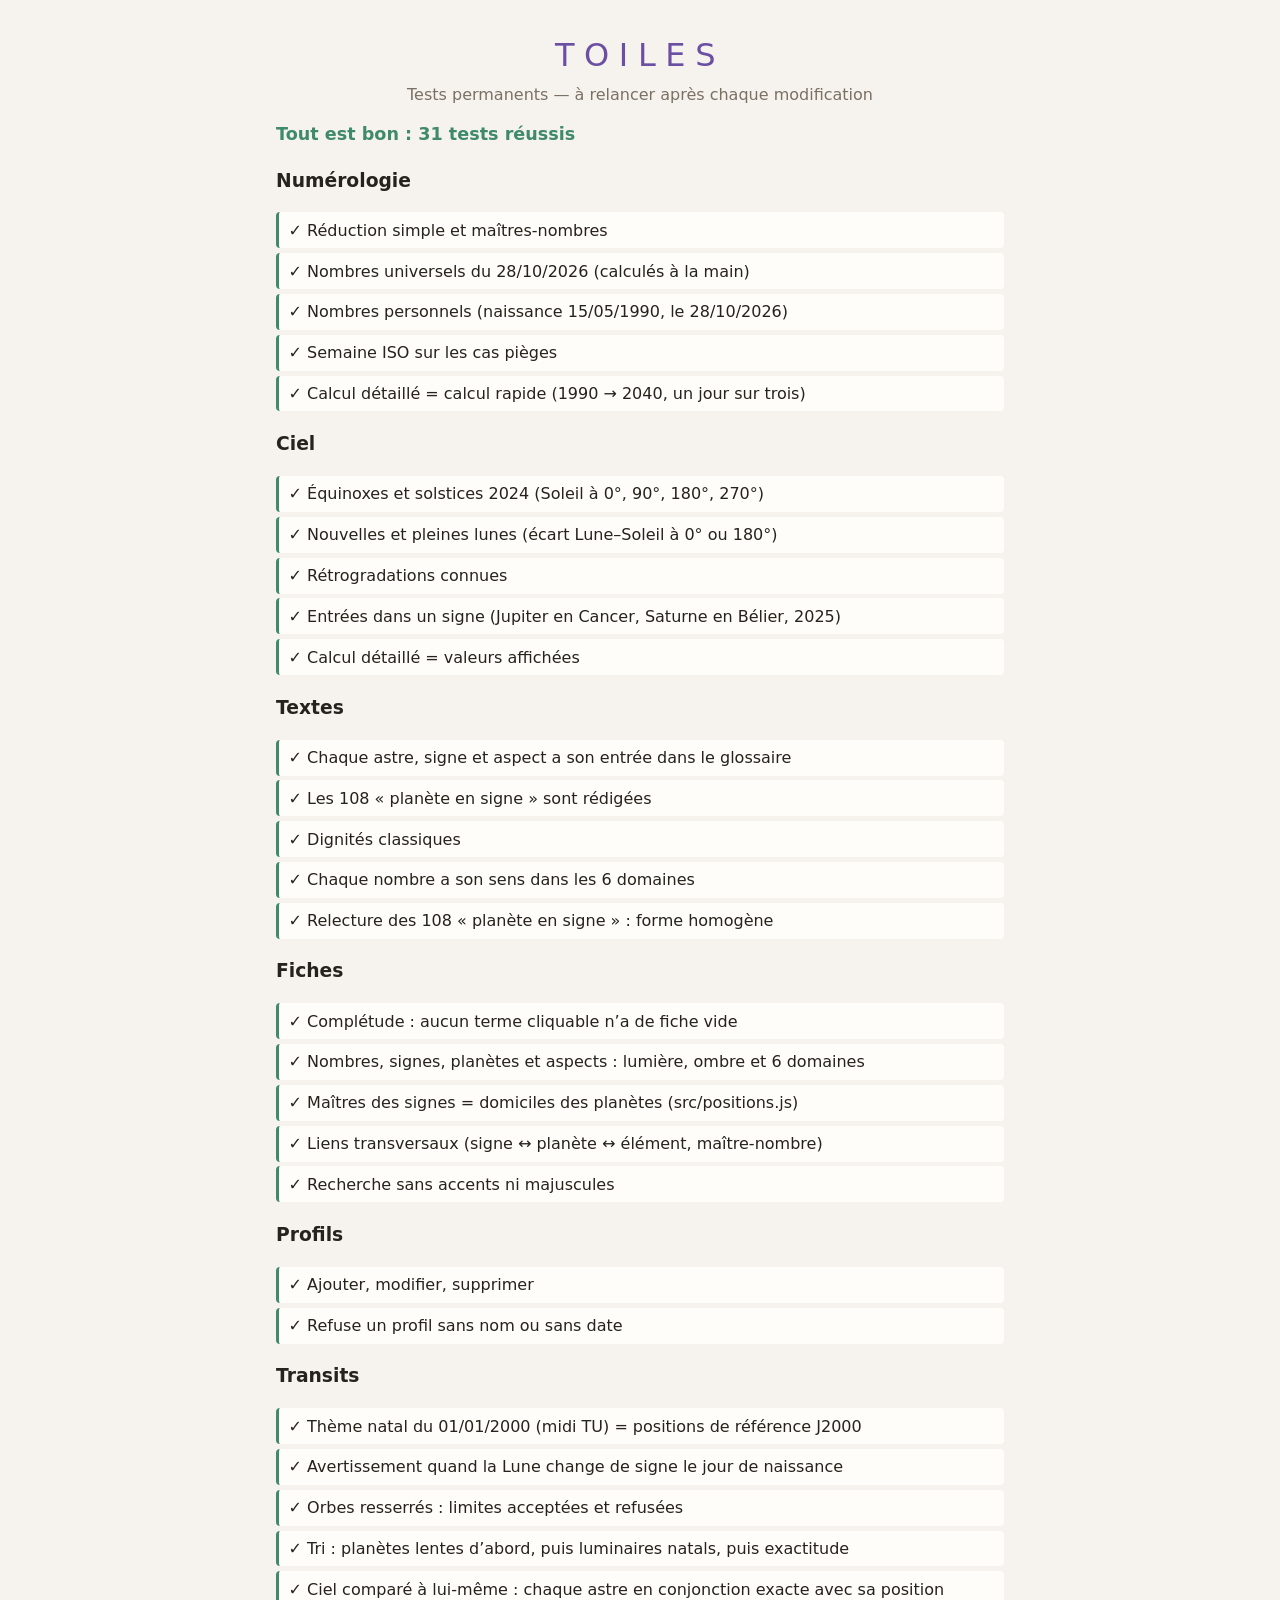
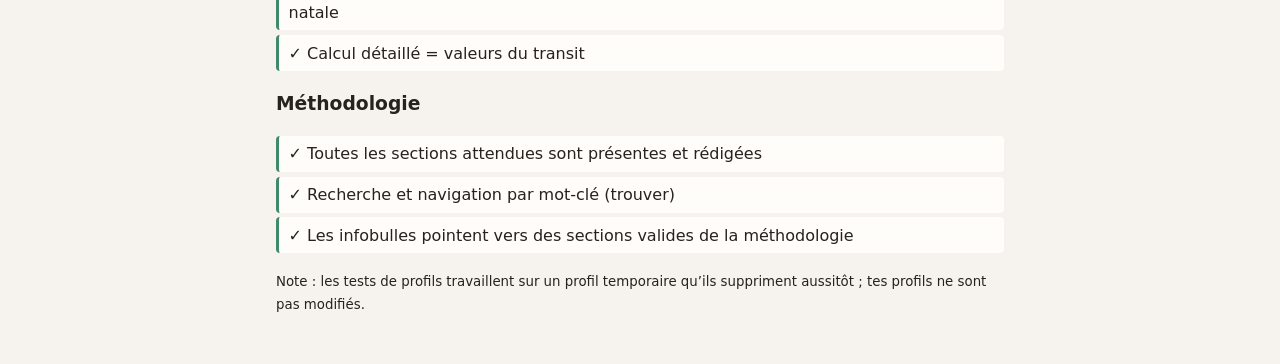
==== tests/index.html @ 42d27acf "Initial commit" ====
<!doctype html>
<html lang="fr">
<head>
  <meta charset="utf-8">
  <meta name="viewport" content="width=device-width, initial-scale=1">
  <title>Toiles — tests</title>
  <link rel="stylesheet" href="../src/toiles.css">
  <style>
    main { max-width: 760px; margin: 0 auto; padding: 0 1rem 2rem; }
    .bilan { font-size: 1.1rem; font-weight: 600; margin: 0 0 1rem; }
    .bilan.ok { color: var(--harmonie); } .bilan.ko { color: var(--tension); }
    ul { list-style: none; padding: 0; margin: 0 0 1rem; }
    li { padding: .4rem .6rem; border-left: 3px solid var(--harmonie); margin: .3rem 0; background: var(--carte); border-radius: 4px; }
    li.ko { border-left-color: var(--tension); }
    li small { display: block; color: var(--tension); margin-top: .2rem; }
  </style>
</head>
<body>
  <header class="entete">
    <h1>Toiles</h1>
    <p>Tests permanents — à relancer après chaque modification</p>
  </header>
  <main>
    <p class="bilan" id="bilan">Tests en cours…</p>
    <div id="resultats"></div>
    <p><small>Note : les tests de profils travaillent sur un profil temporaire qu’ils suppriment aussitôt ; tes profils ne sont pas modifiés.</small></p>
  </main>

  <!-- Mêmes modules que index.html, puis la description des tests. -->
  <script src="../src/numerologie.js"></script>
  <script src="../src/astres.js"></script>
  <script src="../src/transits.js"></script>
  <script src="../src/textes.js"></script>
  <script src="../src/glossaire.js"></script>
  <script src="../src/positions.js"></script>
  <script src="../src/fiches.js"></script>
  <script src="../src/profils.js"></script>
  <script src="../src/methodologie.js"></script>
  <script src="tests.js"></script>
  <script>
    // Exécute chaque test et affiche une ligne verte (réussi) ou rouge (échec + raison).
    (function () {
      const echapper = (t) => String(t).replace(/[&<>]/g, (c) => ({ '&': '&amp;', '<': '&lt;', '>': '&gt;' })[c]);
      let ok = 0, ko = 0, html = '', groupe = '';
      for (const t of Toiles.tests.liste) {
        if (t.groupe !== groupe) {
          html += (groupe ? '</ul>' : '') + `<h3>${t.groupe}</h3><ul>`;
          groupe = t.groupe;
        }
        try {
          t.fn();
          ok++;
          html += `<li>✓ ${echapper(t.nom)}</li>`;
        } catch (e) {
          ko++;
          html += `<li class="ko">✗ ${echapper(t.nom)}<small>${echapper(e.message)}</small></li>`;
        }
      }
      document.getElementById('resultats').innerHTML = html + '</ul>';
      const bilan = document.getElementById('bilan');
      bilan.textContent = ko ? `${ko} échec(s), ${ok} réussi(s)` : `Tout est bon : ${ok} tests réussis`;
      bilan.className = 'bilan ' + (ko ? 'ko' : 'ok');
    })();
  </script>
</body>
</html>
---- src/toiles.css ----
:root {
  --fond: #f6f3ee; --carte: #fffdf9; --texte: #26221d; --doux: #7a7064; --ligne: #e4ddd2;
  --accent: #6b4fa3; --harmonie: #3f8a6b; --tension: #b5523b; --fusion: #b08a2e;
  font-family: system-ui, -apple-system, "Segoe UI", sans-serif;
}
@media (prefers-color-scheme: dark) {
  :root { --fond: #14121a; --carte: #1d1a25; --texte: #ece6f5; --doux: #9d94ad; --ligne: #2e2a3a; --accent: #b39ce8; }
}
* { box-sizing: border-box; }
body { margin: 0; background: var(--fond); color: var(--texte); line-height: 1.45; }
.entete { padding: 2rem 1rem 1rem; text-align: center; }
.entete h1 { margin: 0; font-weight: 300; letter-spacing: .3em; text-transform: uppercase; color: var(--accent); }
.entete p { margin: .3rem 0 0; color: var(--doux); }

.controles { display: flex; flex-wrap: wrap; gap: 1rem; justify-content: center; padding: 0 1rem 1.5rem; }
.controles label { display: flex; flex-direction: column; font-size: .8rem; color: var(--doux); gap: .25rem; }
.controles input, .controles select {
  font: inherit; font-size: 1rem; padding: .45rem .6rem; border: 1px solid var(--ligne);
  border-radius: 8px; background: var(--carte); color: var(--texte);
}

.grille { display: grid; grid-template-columns: repeat(auto-fit, minmax(min(100%, 340px), 1fr)); gap: 1rem; padding: 0 1rem 2rem; max-width: 1200px; margin: 0 auto; }
.carte { background: var(--carte); border: 1px solid var(--ligne); border-radius: 14px; padding: 1.2rem; }
.carte h2 { margin: 0 0 1rem; font-size: 1.05rem; font-weight: 600; }
.carte h3 { margin: 1rem 0 .5rem; font-size: .8rem; text-transform: uppercase; letter-spacing: .08em; color: var(--doux); }
.carte h3 small { text-transform: none; letter-spacing: 0; color: var(--accent); }

.nombre { display: flex; gap: .8rem; align-items: flex-start; padding: .5rem 0; border-bottom: 1px solid var(--ligne); }
.nombre:last-child { border: 0; }
.chiffre { flex: 0 0 2.4rem; height: 2.4rem; display: grid; place-items: center; border-radius: 50%; background: var(--accent); color: var(--carte); font-weight: 700; }
.nombre p { margin: .1rem 0 0; color: var(--doux); font-size: .9rem; }

.lune { display: flex; align-items: center; gap: 1rem; margin-bottom: 1rem; }
.disque { width: 48px; height: 48px; border-radius: 50%; background: #2a2533; position: relative; overflow: hidden; box-shadow: inset 0 0 0 1px var(--ligne); }
.disque::after { content: ""; position: absolute; inset: 0; border-radius: 50%; background: #f1e9c9;
  clip-path: inset(0 calc((1 - var(--ill)) * 100%) 0 0); transform: scaleX(var(--sens)); }

.astres { width: 100%; border-collapse: collapse; font-size: .92rem; }
.astres td { padding: .35rem .3rem; border-bottom: 1px solid var(--ligne); }
.astres .g { color: var(--accent); font-size: 1.1rem; width: 1.5rem; }
.astres .num { text-align: right; font-variant-numeric: tabular-nums; }
.retro { color: var(--tension); font-weight: 700; }

.barre { display: grid; grid-template-columns: 5rem 1fr 3rem; align-items: center; gap: .5rem; font-size: .85rem; margin: .25rem 0; }
.barre i { height: 8px; border-radius: 4px; background: linear-gradient(90deg, var(--accent) calc(var(--v) * 100%), var(--ligne) 0); }
.barre b { text-align: right; font-weight: 500; font-variant-numeric: tabular-nums; }

.aspects { list-style: none; margin: 0; padding: 0; }
.aspects li { display: grid; grid-template-columns: 4.5rem 1fr auto; gap: .5rem; padding: .4rem 0; border-bottom: 1px solid var(--ligne); font-size: .9rem; border-left: 3px solid transparent; padding-left: .5rem; }
.aspects li.harmonie { border-left-color: var(--harmonie); }
.aspects li.tension { border-left-color: var(--tension); }
.aspects li.fusion { border-left-color: var(--fusion); }
.aspects em { color: var(--doux); font-style: normal; font-variant-numeric: tabular-nums; }

/* ---------- Transits personnels ---------- */
.natal-resume { margin-bottom: .6rem; color: var(--doux); font-size: .85rem; }
.avertissement-lune {
  display: flex; gap: .5rem; align-items: flex-start;
  background: rgba(181, 82, 59, .08); border-left: 3px solid var(--tension);
  border-radius: 0 8px 8px 0; padding: .6rem .8rem; margin: .5rem 0 .8rem;
  font-size: .83rem; color: var(--texte);
}
.aide-profil { color: var(--doux); font-size: .9rem; font-style: italic; margin: .5rem 0; }
.badge-transit {
  display: inline-block; font-size: .72rem; padding: .1rem .45rem; border-radius: 999px;
  margin-left: .3rem; font-weight: 500; vertical-align: middle; border: 1px solid var(--ligne);
  line-height: 1.2;
}
.badge-transit.lente {
  background: rgba(107, 79, 163, .12); color: var(--accent); border-color: var(--accent);
}
.badge-transit.intermediaire {
  background: rgba(176, 138, 46, .12); color: var(--fusion); border-color: var(--fusion);
}
.badge-transit.rapide, .badge-transit.fugace {
  background: transparent; color: var(--doux);
}

/* ---------- Filtre ---------- */
.filtre { border: 0; padding: 0; margin: 0; display: flex; gap: .3rem; align-items: flex-end; flex-wrap: wrap; }
.filtre legend { font-size: .8rem; color: var(--doux); padding: 0; margin-bottom: .25rem; }
.filtre label { flex-direction: row; align-items: center; gap: .3rem; font-size: .9rem; color: var(--texte);
  border: 1px solid var(--ligne); background: var(--carte); border-radius: 999px; padding: .4rem .75rem; cursor: pointer; }
.filtre input { margin: 0; accent-color: var(--accent); }
.filtre label:has(input:checked) { border-color: var(--accent); }
.carte[hidden] { display: none; }

/* ---------- Infobulles ---------- */
.carte h2 { display: flex; align-items: center; gap: .5rem; }
.info { width: 1.4rem; height: 1.4rem; border-radius: 50%; border: 1px solid var(--ligne); background: transparent;
  color: var(--doux); font: inherit; font-size: .8rem; font-weight: 600; cursor: pointer; padding: 0; line-height: 1; }
.info:hover, .info[aria-expanded="true"] { color: var(--accent); border-color: var(--accent); }
.bulle { position: absolute; z-index: 10; background: var(--carte); color: var(--texte); border: 1px solid var(--ligne);
  border-radius: 12px; padding: 1rem; box-shadow: 0 8px 28px rgba(0,0,0,.12); font-size: .88rem; }
.bulle p { margin: .3rem 0 .6rem; color: var(--doux); }
.bulle h4 { margin: .5rem 0 0; font-size: .75rem; text-transform: uppercase; letter-spacing: .06em; }
.bulle-pied { margin-top: .6rem; padding-top: .4rem; border-top: 1px solid var(--ligne); text-align: right; }
.lien-methode { font-size: .82rem; font-weight: 600; color: var(--accent); }

/* ---------- Calcul détaillé ---------- */
.calcul { margin-top: .3rem; font-size: .82rem; }
.calcul summary { cursor: pointer; color: var(--accent); width: max-content; }
.calcul ol { margin: .4rem 0 0; padding-left: 1.2rem; color: var(--doux); font-variant-numeric: tabular-nums; }

/* ---------- Termes du glossaire ----------
   Un terme cliquable garde l'apparence du texte, souligné en pointillés
   pour signaler qu'il a une définition. */
.terme { font: inherit; color: inherit; background: none; border: 0; padding: 0; cursor: help;
  text-decoration: underline dotted var(--doux); text-underline-offset: 3px; }
.terme:hover, .terme[aria-expanded="true"] { color: var(--accent); text-decoration-color: var(--accent); }
.astres .g .terme, .aspects li > span:first-child .terme { text-decoration: none; }

/* ---------- Dignité (planète en signe) ---------- */
.dignite { display: inline-block; margin: .3rem 0 .1rem; padding: .1rem .55rem; border-radius: 999px;
  font-size: .75rem; border: 1px solid var(--ligne); color: var(--doux); }
.dignite-domicile, .dignite-exaltation { color: var(--harmonie); border-color: var(--harmonie); }
.dignite-exil, .dignite-chute { color: var(--tension); border-color: var(--tension); }

/* ---------- Profils ---------- */
.profil-choix { display: flex; align-items: flex-end; gap: .4rem; }
.lien { font: inherit; font-size: .85rem; background: none; border: 0; padding: .45rem .2rem; color: var(--accent); cursor: pointer; text-decoration: underline; text-underline-offset: 3px; }
.lien.danger { color: var(--tension); font-weight: 600; }
.controles label[hidden] { display: none; }

.panneau { width: min(460px, calc(100vw - 32px)); max-height: calc(100vh - 32px); border: 1px solid var(--ligne);
  border-radius: 14px; padding: 1.2rem; background: var(--carte); color: var(--texte); }
.panneau::backdrop { background: rgba(20, 16, 28, .35); }
.panneau-entete { display: flex; justify-content: space-between; align-items: center; }
.panneau h2 { margin: 0; font-size: 1.1rem; }
.panneau h3 { margin: 1rem 0 .5rem; font-size: .8rem; text-transform: uppercase; letter-spacing: .08em; color: var(--doux); }
.fermer { font-size: 1.5rem; line-height: 1; background: none; border: 0; color: var(--doux); cursor: pointer; padding: 0 .3rem; }

.liste-profils { list-style: none; margin: .8rem 0 0; padding: 0; }
.liste-profils li { display: flex; justify-content: space-between; align-items: center; flex-wrap: wrap; gap: .3rem;
  padding: .5rem 0; border-bottom: 1px solid var(--ligne); }
.liste-profils small { color: var(--doux); }
.liste-profils .vide { color: var(--doux); justify-content: flex-start; }

.form-profil label { display: flex; flex-direction: column; gap: .25rem; font-size: .8rem; color: var(--doux); margin-bottom: .6rem; }
.form-profil input { font: inherit; font-size: 1rem; padding: .45rem .6rem; border: 1px solid var(--ligne); border-radius: 8px; background: var(--fond); color: var(--texte); }
.form-profil .actions { display: flex; gap: .5rem; align-items: center; }
.principal { font: inherit; font-size: .9rem; padding: .5rem 1rem; border: 0; border-radius: 8px; background: var(--accent); color: var(--carte); cursor: pointer; }
.erreur { color: var(--tension); font-size: .85rem; margin: 0 0 .6rem; }
.panneau-pied { margin-top: 1rem; padding-top: .6rem; border-top: 1px solid var(--ligne); display: flex; flex-direction: column; }
.panneau-pied small { color: var(--doux); }

/* ---------- En-tête : liens secondaires ---------- */
.entete-liens { margin-top: .5rem; }

/* ---------- Panneau Méthodologie & Pédagogie ---------- */
.panneau.panneau-large {
  width: min(720px, calc(100vw - 32px));
  max-height: calc(100vh - 40px);
  overflow-y: auto;
}
.panneau-onglets { display: flex; gap: .5rem; margin: 1rem 0 .8rem; border-bottom: 1px solid var(--ligne); padding-bottom: .6rem; flex-wrap: wrap; }
.panneau-onglets .onglet {
  background: var(--carte); border: 1px solid var(--ligne); border-radius: 999px;
  padding: .4rem .9rem; font: inherit; font-size: .85rem; color: var(--doux); cursor: pointer;
  transition: all .15s ease;
}
.panneau-onglets .onglet:hover { color: var(--accent); border-color: var(--accent); }
.panneau-onglets .onglet.actif { background: var(--accent); color: var(--carte); border-color: var(--accent); font-weight: 600; }

.panneau-intro { margin-bottom: 1rem; color: var(--doux); font-size: .9rem; font-style: italic; }
.corps-methodologie { display: flex; flex-direction: column; gap: 1rem; }

.fiche-methode {
  background: var(--fond); border: 1px solid var(--ligne); border-radius: 12px;
  padding: 1.1rem; scroll-margin-top: 1rem; transition: border-color .3s, box-shadow .3s;
}
.fiche-methode.ciblee {
  border-color: var(--accent);
  box-shadow: 0 0 0 2px var(--accent);
}
.fiche-methode h3 { margin: 0 0 .3rem; font-size: 1.05rem; color: var(--texte); }
.fiche-methode .resume { margin: 0 0 .8rem; font-size: .9rem; color: var(--accent); font-weight: 500; }
.fiche-methode p { margin: .5rem 0; font-size: .9rem; color: var(--texte); line-height: 1.55; }
.cadre-formule {
  background: var(--carte); border-left: 3px solid var(--accent); padding: .7rem .9rem;
  margin: .8rem 0; border-radius: 0 8px 8px 0; font-size: .86rem;
}
.cadre-formule strong { display: block; margin-bottom: .3rem; font-size: .8rem; text-transform: uppercase; letter-spacing: .05em; color: var(--doux); }
.cadre-formule pre {
  margin: 0; font-family: ui-monospace, SFMono-Regular, Consolas, monospace;
  font-size: .85rem; white-space: pre-wrap; word-break: break-word; color: var(--texte);
}

/* ---------- Fiches glossaire ---------- */
/* La pastille d'un nombre est un bouton (.terme) : on lui rend son apparence de pastille. */
.nombre .terme.chiffre { background: var(--accent); color: var(--carte); text-decoration: none; cursor: pointer; }
.nombre .terme.chiffre:hover, .nombre .terme.chiffre[aria-expanded="true"] { color: var(--carte); box-shadow: 0 0 0 3px var(--ligne); }
.bulle-pied { display: flex; flex-wrap: wrap; justify-content: flex-end; gap: .2rem .8rem; }

.recherche-fiches { display: flex; flex-direction: column; gap: .25rem; font-size: .8rem; color: var(--doux); margin-bottom: .8rem; }
.recherche-fiches input {
  font: inherit; font-size: 1rem; padding: .45rem .6rem; border: 1px solid var(--ligne);
  border-radius: 8px; background: var(--carte); color: var(--texte);
}
.corps-fiches { display: flex; flex-direction: column; gap: .5rem; }
.fiche {
  background: var(--fond); border: 1px solid var(--ligne); border-radius: 12px;
  padding: .7rem .9rem; scroll-margin-top: 1rem; transition: border-color .3s, box-shadow .3s;
}
.fiche.ciblee { border-color: var(--accent); box-shadow: 0 0 0 2px var(--accent); }
.fiche summary { cursor: pointer; display: flex; flex-wrap: wrap; gap: .1rem .6rem; align-items: baseline; }
.fiche summary strong { color: var(--texte); }
.fiche summary span { color: var(--doux); font-size: .88rem; }
.fiche-corps { margin-top: .5rem; border-top: 1px solid var(--ligne); padding-top: .3rem; }
.fiche-corps h4 { margin: .7rem 0 .1rem; font-size: .75rem; text-transform: uppercase; letter-spacing: .06em; color: var(--doux); }
.fiche-corps p { margin: .2rem 0; font-size: .9rem; }
.domaines-fiche { display: grid; grid-template-columns: max-content 1fr; gap: .25rem .8rem; margin: .3rem 0; font-size: .9rem; }
.domaines-fiche dt { font-weight: 600; color: var(--accent); }
.domaines-fiche dd { margin: 0; }
.liens-fiche .lien { padding: .2rem .1rem; margin-right: .4rem; }
@media (max-width: 480px) {
  .domaines-fiche { grid-template-columns: 1fr; }
  .domaines-fiche dd { margin-bottom: .3rem; }
}
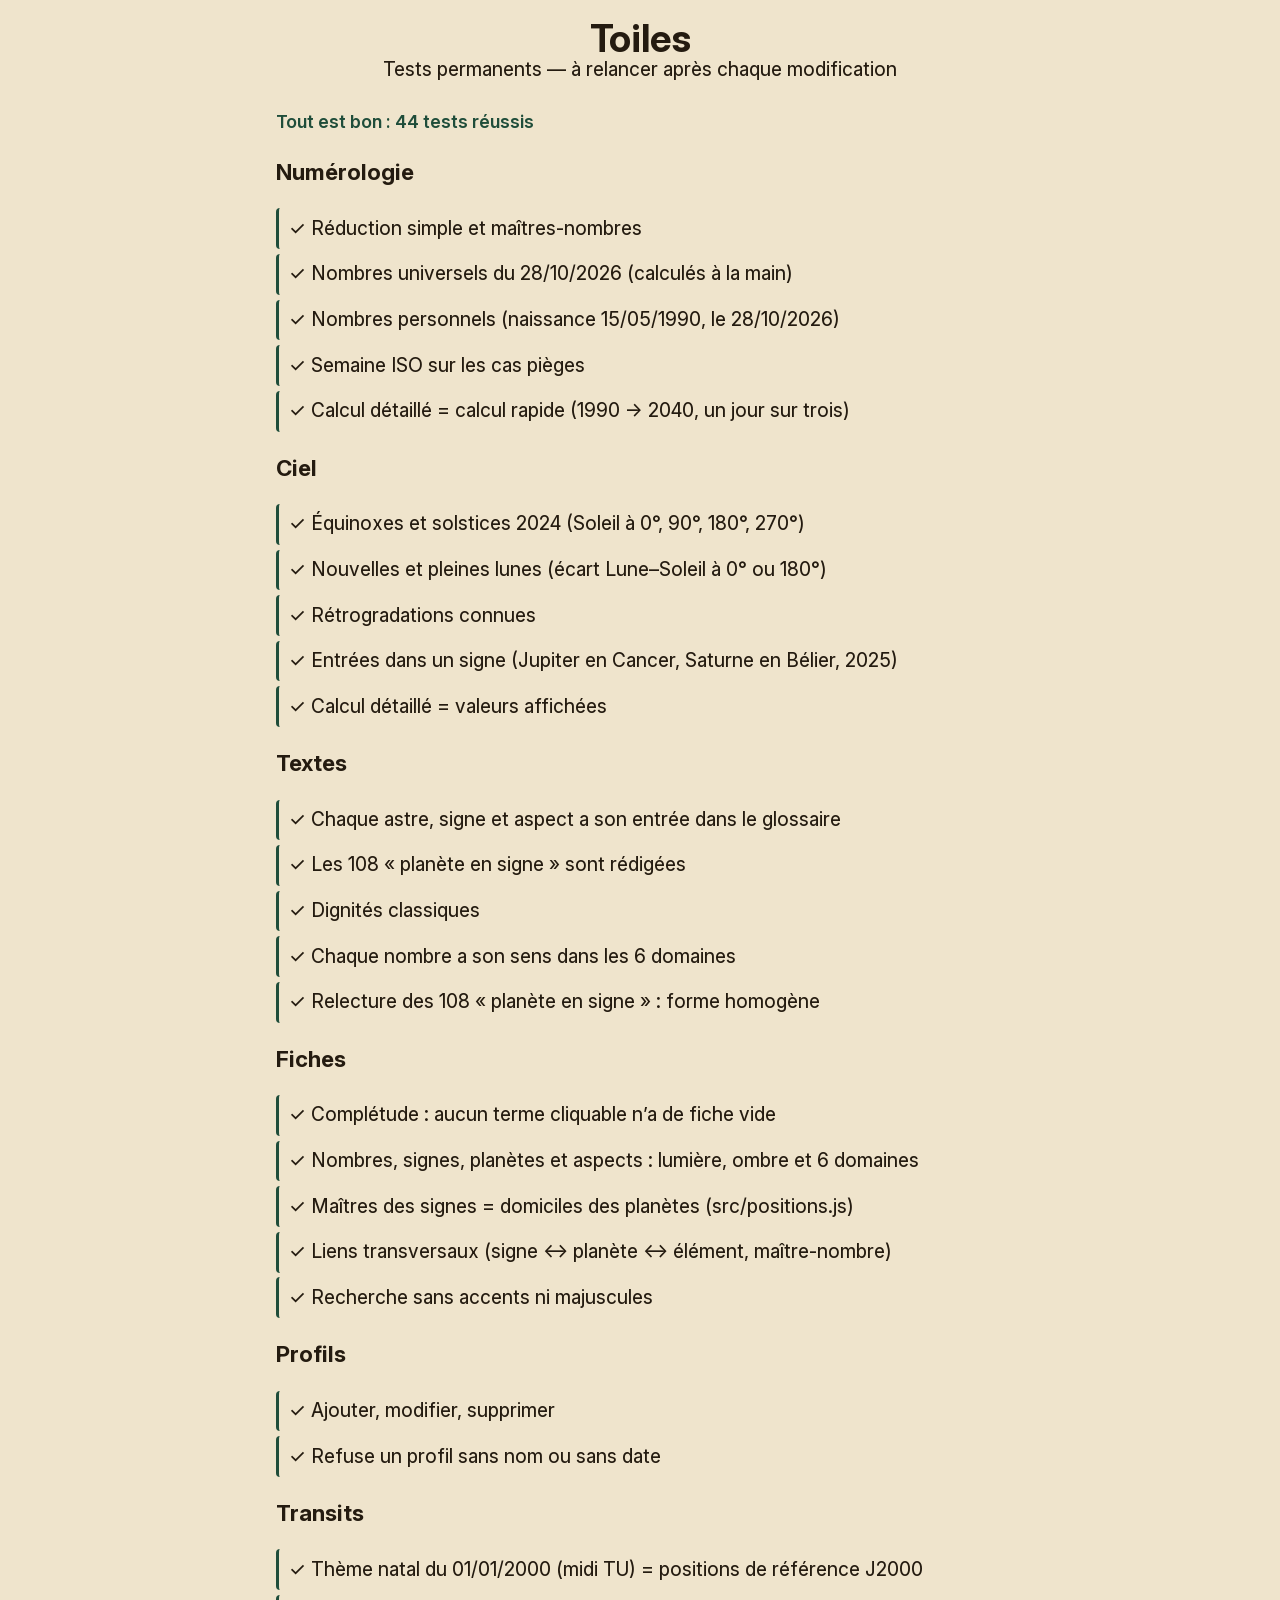
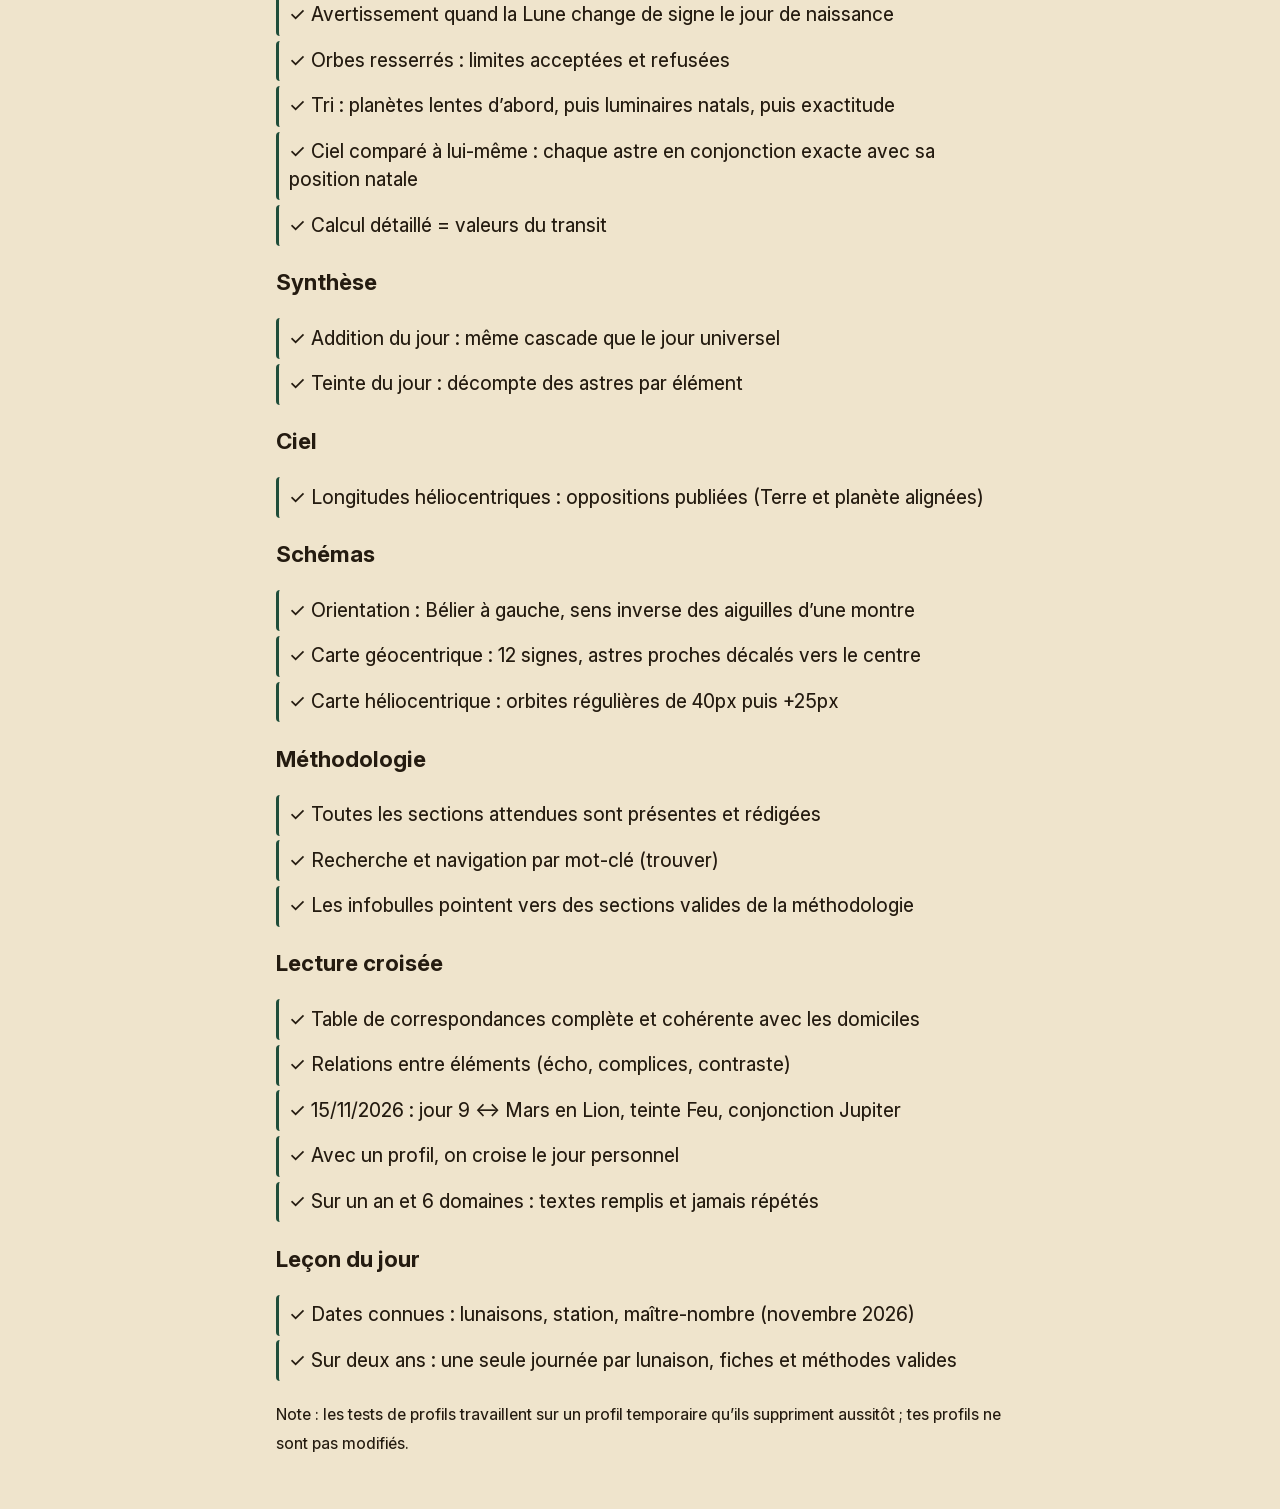
==== commit 633aaf63: "Habillage « Toiles », lecture croisée et leçon du jour (v0.4, v0.5) Habillage (système de design) : " ====
--- a/tests/index.html
+++ b/tests/index.html
@@ -29,6 +29,7 @@
   <!-- Mêmes modules que index.html, puis la description des tests. -->
   <script src="../src/numerologie.js"></script>
   <script src="../src/astres.js"></script>
+  <script src="../src/schemas.js"></script>
   <script src="../src/transits.js"></script>
   <script src="../src/textes.js"></script>
   <script src="../src/glossaire.js"></script>
@@ -36,6 +37,7 @@
   <script src="../src/fiches.js"></script>
   <script src="../src/profils.js"></script>
   <script src="../src/methodologie.js"></script>
+  <script src="../src/croisee.js"></script>
   <script src="tests.js"></script>
   <script>
     // Exécute chaque test et affiche une ligne verte (réussi) ou rouge (échec + raison).
--- a/src/toiles.css
+++ b/src/toiles.css
@@ -1,148 +1,287 @@
+/* =====================================================================
+   Toiles — feuille de style
+   Les valeurs viennent du système de design « Toiles » (artefact claude.ai).
+   Deux thèmes, même structure :
+     - Carte céleste (clair) : parchemin, encres brunes, filets dorés ;
+     - Nuit vivante (sombre) : bleu nuit, lavande.
+   Règle d'or : la lisibilité passe avant l'ambiance (texte ≥ 7:1 sur son fond).
+   ===================================================================== */
+
+/* ---------- Police Inter, embarquée localement ----------
+   Pas de Google Fonts (règle « zéro CDN », et l'appli doit marcher hors ligne).
+   On essaie d'abord une Inter installée sur l'ordinateur (local), puis le
+   fichier du dossier polices/. S'il manque, le navigateur passe
+   simplement à la police système (voir --police). */
+@font-face {
+  font-family: "Inter";
+  src: local("Inter Variable"), local("Inter"), url("../polices/InterVariable.woff2") format("woff2");
+  font-weight: 100 900;   /* police « variable » : toutes les graisses, dont 450 */
+  font-style: normal;
+  font-display: swap;     /* afficher le texte tout de suite, même avant la police */
+}
+@font-face {
+  font-family: "Inter";
+  src: local("Inter Variable Italic"), local("Inter Italic"), url("../polices/InterVariable-Italic.woff2") format("woff2");
+  font-weight: 100 900;
+  font-style: italic;
+  font-display: swap;
+}
+
+/* ---------- Jetons : thème clair « Carte céleste » (par défaut) ---------- */
 :root {
-  --fond: #f6f3ee; --carte: #fffdf9; --texte: #26221d; --doux: #7a7064; --ligne: #e4ddd2;
-  --accent: #6b4fa3; --harmonie: #3f8a6b; --tension: #b5523b; --fusion: #b08a2e;
-  font-family: system-ui, -apple-system, "Segoe UI", sans-serif;
-}
+  /* Couleurs (contraste mesuré sur --surface) */
+  --bg: #efe4cc;          /* fond de page : parchemin */
+  --surface: #f6eddb;     /* fond des cartes, panneaux, bulles */
+  --ink: #241b10;         /* texte principal (14,6:1) */
+  --ink-muted: #57452a;   /* texte secondaire, étiquettes, bordures de contrôle (7,9:1) */
+  --accent: #6e4f17;      /* remplissages (barres, pastilles) — pas pour du texte en sombre */
+  /* Pastilles et boutons pleins (nombres, bouton principal, onglet actif) :
+     fond --pastille, texte --sur-pastille. On n'y met PAS --accent : du texte
+     sur --accent n'atteint que 6,5:1 en clair et 4,2:1 en sombre (< 7:1). */
+  --pastille: var(--glyph); --sur-pastille: var(--surface);
+  --glyph: #523a10;       /* symboles ☉ ♈ ℞, liens et texte coloré. Un ton plus foncé que --accent
+                             (écart assumé avec le système de design) : 7,2:1 même sur --track. */
+  --line: #b08d4c;        /* filets et bordures de carte : décoratif seulement (2,6:1) */
+  --track: #e3d3b0;       /* fond des barres, partie sombre de la Lune, survol */
+  --sun: #241b10;
+  --earth: #3f5f80;       /* la Terre : seule touche bleue du thème clair */
+  --planet: #6e4f17;
+  --star: var(--surface); /* étoiles invisibles en clair */
+  --focus: #6e4f17;       /* anneau de focus clavier */
+  /* Nature des aspects et dignités (provisoire : le système de design
+     demande de ne pas s'appuyer sur la teinte seule — voir TODO v0.4). */
+  --harmonie: #1f4d3a; --tension: #762c1d; --fusion: #57420b;   /* ≥ 7:1 sur --bg et --surface */
+  --ombre-panneau: rgba(36, 27, 16, .18);
+  --voile: rgba(36, 27, 16, .35);       /* fond derrière un <dialog> */
+  --graisse-texte: 450;   /* le parchemin « mange » les traits fins : on épaissit */
+
+  /* Espacements : grille de 4px */
+  --space-1: 4px; --space-2: 8px; --space-3: 12px; --space-4: 16px;
+  --space-5: 24px; --space-6: 32px; --space-7: 48px;
+  /* Rayons */
+  --radius-sm: 6px; --radius-md: 16px; --radius-pill: 999px;
+  /* Police : Inter, sinon la police du système */
+  --police: "Inter", system-ui, -apple-system, "Segoe UI", sans-serif;
+
+  color-scheme: light;
+  font-family: var(--police);
+}
+
+/* ---------- Jetons : thème sombre « Nuit vivante » ----------
+   Le thème sombre s'applique dans deux cas :
+   1. le système est en sombre ET l'utilisateur n'a pas forcé le clair ;
+   2. l'utilisateur a forcé le sombre (data-theme="dark" sur <html>).
+   CSS ne sait pas « partager » un bloc entre deux sélecteurs aussi différents,
+   d'où la répétition : si tu changes une valeur, change-la aux deux endroits. */
 @media (prefers-color-scheme: dark) {
-  :root { --fond: #14121a; --carte: #1d1a25; --texte: #ece6f5; --doux: #9d94ad; --ligne: #2e2a3a; --accent: #b39ce8; }
-}
+  :root:not([data-theme="light"]) {
+    --bg: #080b1f; --surface: #0f1430; --ink: #f4f5ff; --ink-muted: #b8c0ff;
+    --accent: #5b6cff; --glyph: var(--ink-muted);
+    --line: #4a5596; --track: #1f2650; --sun: #ffd98a; --earth: #7fb3ff;
+    --planet: #c9ceff; --star: #ffffff; --focus: #b8c0ff;
+    --harmonie: #7fd1a8; --tension: #ff9a85; --fusion: #e6c56a;
+    --ombre-panneau: rgba(0, 0, 0, .5); --voile: rgba(0, 0, 0, .55);
+    --graisse-texte: 400;
+    color-scheme: dark;
+  }
+}
+:root[data-theme="dark"] {
+  --bg: #080b1f; --surface: #0f1430; --ink: #f4f5ff; --ink-muted: #b8c0ff;
+  --accent: #5b6cff; --glyph: var(--ink-muted);
+  --line: #4a5596; --track: #1f2650; --sun: #ffd98a; --earth: #7fb3ff;
+  --planet: #c9ceff; --star: #ffffff; --focus: #b8c0ff;
+  --harmonie: #7fd1a8; --tension: #ff9a85; --fusion: #e6c56a;
+  --ombre-panneau: rgba(0, 0, 0, .5); --voile: rgba(0, 0, 0, .55);
+  --graisse-texte: 400;
+  color-scheme: dark;
+}
+
 * { box-sizing: border-box; }
-body { margin: 0; background: var(--fond); color: var(--texte); line-height: 1.45; }
-.entete { padding: 2rem 1rem 1rem; text-align: center; }
-.entete h1 { margin: 0; font-weight: 300; letter-spacing: .3em; text-transform: uppercase; color: var(--accent); }
-.entete p { margin: .3rem 0 0; color: var(--doux); }
+body {
+  margin: 0; background: var(--bg); color: var(--ink);
+  font-size: 19px; line-height: 28px; font-weight: var(--graisse-texte);   /* style « body » */
+  /* Changement de thème : les couleurs fondent en 0,4 s au lieu de sauter. */
+  transition: background-color .4s, color .4s;
+}
+@media (prefers-reduced-motion: reduce) { body { transition: none; } }
+/* Les contrôles n'héritent pas de la police par défaut : on la leur impose. */
+button, input, select, textarea { font-family: inherit; }
+:focus-visible { outline: 2px solid var(--focus); outline-offset: 2px; }
+
+/* ---------- Échelle typographique (système de design) ----------
+   Une seule police ; la hiérarchie vient de la taille, de la graisse
+   et de l'espacement des lettres. Classes réutilisables partout. */
+.numeral { font-size: 76px; line-height: 1; font-weight: 300; }          /* le nombre du jour, seulement */
+.title   { font-size: 32px; line-height: 40px; font-weight: 500; letter-spacing: .12em; } /* une fois par écran */
+.heading { font-size: 22px; line-height: 30px; font-weight: 500; }       /* titres de carte */
+.data    { font-size: 19px; line-height: 28px; font-variant-numeric: tabular-nums; } /* degrés alignés */
+.label   { font-size: 15px; line-height: 22px; font-weight: 500; letter-spacing: .04em; color: var(--ink-muted); }
+.caption { font-size: 15px; line-height: 22px; font-style: italic; color: var(--ink-muted); } /* jamais d'info essentielle */
+.glyphe  { color: var(--glyph); }
+@media (max-width: 560px) {
+  .numeral { font-size: 56px; }
+  .title { font-size: 26px; line-height: 34px; }
+}
+
+/* ---------- En-tête ---------- */
+.entete { padding: var(--space-5) var(--space-4) var(--space-5); text-align: center; }
+.entete h1 { margin: 0; color: var(--ink); }
+/* Logo « L'étoile tissée » à côté du nom. Le cœur reprend la couleur du fond
+   (il « évide » le croisement des fils) ; le point central est en --glyph. */
+.titre-logo { display: inline-flex; align-items: center; gap: var(--space-3); }
+.logo { width: 40px; height: 40px; flex: none; }
+.logo-coeur { fill: var(--bg); transition: fill .4s; }
+.logo-point { fill: var(--glyph); }
+@media (max-width: 560px) { .logo { width: 32px; height: 32px; } }
+.entete p { margin: var(--space-1) 0 0; }
+.entete-outils { display: flex; justify-content: flex-end; max-width: 1200px; margin: 0 auto;
+  padding: var(--space-4) var(--space-4) 0; }
+
+/* ---------- Bouton en pilule (bouton de thème, etc.) ---------- */
+.bouton-pilule { font-size: 15px; font-weight: 500; line-height: 22px; background: transparent; color: var(--ink-muted);
+  border: 1px solid var(--ink-muted); border-radius: var(--radius-pill); padding: var(--space-1) var(--space-4); cursor: pointer; }
+.bouton-icone { width: 44px; height: 44px; padding: 0; font-size: 22px; line-height: 1; display: inline-grid; place-items: center; } /* 44px : cible tactile confortable */
+.bouton-pilule:hover { background: var(--track); color: var(--ink); } /* --ink-muted sur --track : 6,2:1 seulement */
 
 .controles { display: flex; flex-wrap: wrap; gap: 1rem; justify-content: center; padding: 0 1rem 1.5rem; }
-.controles label { display: flex; flex-direction: column; font-size: .8rem; color: var(--doux); gap: .25rem; }
+.controles label { display: flex; flex-direction: column; font-size: .8rem; color: var(--ink-muted); gap: .25rem; }
 .controles input, .controles select {
-  font: inherit; font-size: 1rem; padding: .45rem .6rem; border: 1px solid var(--ligne);
-  border-radius: 8px; background: var(--carte); color: var(--texte);
-}
-
-.grille { display: grid; grid-template-columns: repeat(auto-fit, minmax(min(100%, 340px), 1fr)); gap: 1rem; padding: 0 1rem 2rem; max-width: 1200px; margin: 0 auto; }
-.carte { background: var(--carte); border: 1px solid var(--ligne); border-radius: 14px; padding: 1.2rem; }
-.carte h2 { margin: 0 0 1rem; font-size: 1.05rem; font-weight: 600; }
-.carte h3 { margin: 1rem 0 .5rem; font-size: .8rem; text-transform: uppercase; letter-spacing: .08em; color: var(--doux); }
-.carte h3 small { text-transform: none; letter-spacing: 0; color: var(--accent); }
-
-.nombre { display: flex; gap: .8rem; align-items: flex-start; padding: .5rem 0; border-bottom: 1px solid var(--ligne); }
+  font: inherit; font-size: 1rem; padding: .45rem .6rem; border: 1px solid var(--ink-muted);
+  border-radius: var(--radius-sm); background: var(--surface); color: var(--ink);
+}
+
+.grille { display: grid; grid-template-columns: repeat(auto-fit, minmax(min(100%, 300px), 1fr)); gap: var(--space-5); padding: 0 var(--space-4) var(--space-7); max-width: 1200px; margin: 0 auto; }
+.carte { background: var(--surface); border: 1px solid var(--line); border-radius: var(--radius-md); padding: var(--space-5); }
+.carte h2 { margin: 0 0 var(--space-4); font-size: 22px; line-height: 30px; font-weight: 500; } /* style « heading » */
+.carte h3 { margin: var(--space-4) 0 var(--space-2); font-size: 15px; line-height: 22px; font-weight: 500; letter-spacing: .04em; color: var(--ink-muted); } /* style « label » */
+.carte h3 small { text-transform: none; letter-spacing: 0; color: var(--glyph); }
+
+.nombre { display: flex; gap: .8rem; align-items: flex-start; padding: .5rem 0; border-bottom: 1px solid var(--line); }
 .nombre:last-child { border: 0; }
-.chiffre { flex: 0 0 2.4rem; height: 2.4rem; display: grid; place-items: center; border-radius: 50%; background: var(--accent); color: var(--carte); font-weight: 700; }
-.nombre p { margin: .1rem 0 0; color: var(--doux); font-size: .9rem; }
+.chiffre { flex: 0 0 2.4rem; height: 2.4rem; display: grid; place-items: center; border-radius: 50%; background: var(--pastille); color: var(--sur-pastille); font-weight: 700; }
+.nombre p { margin: .1rem 0 0; color: var(--ink-muted); font-size: .9rem; }
 
 .lune { display: flex; align-items: center; gap: 1rem; margin-bottom: 1rem; }
-.disque { width: 48px; height: 48px; border-radius: 50%; background: #2a2533; position: relative; overflow: hidden; box-shadow: inset 0 0 0 1px var(--ligne); }
-.disque::after { content: ""; position: absolute; inset: 0; border-radius: 50%; background: #f1e9c9;
+.disque { width: 48px; height: 48px; border-radius: 50%; background: var(--track); position: relative; overflow: hidden; box-shadow: inset 0 0 0 1px var(--line); }
+.disque::after { content: ""; position: absolute; inset: 0; border-radius: 50%; background: var(--planet);
   clip-path: inset(0 calc((1 - var(--ill)) * 100%) 0 0); transform: scaleX(var(--sens)); }
 
 .astres { width: 100%; border-collapse: collapse; font-size: .92rem; }
-.astres td { padding: .35rem .3rem; border-bottom: 1px solid var(--ligne); }
-.astres .g { color: var(--accent); font-size: 1.1rem; width: 1.5rem; }
-.astres .num { text-align: right; font-variant-numeric: tabular-nums; }
-.retro { color: var(--tension); font-weight: 700; }
+/* Glyphe en --glyph, nom en --ink, position (style « data ») alignée à droite.
+   Séparateurs pointillés : ce sont des filets décoratifs (--line). */
+.astres td { padding: var(--space-2) var(--space-1); border-bottom: 1px dotted var(--line); }
+.astres tr:last-child td { border-bottom: 0; }
+.astres .g { color: var(--glyph); font-size: 1.1rem; width: 1.6rem; }
+.astres .num { text-align: right; font-variant-numeric: tabular-nums; white-space: nowrap; }
+.retro { color: var(--glyph); font-weight: 600; }
 
 .barre { display: grid; grid-template-columns: 5rem 1fr 3rem; align-items: center; gap: .5rem; font-size: .85rem; margin: .25rem 0; }
-.barre i { height: 8px; border-radius: 4px; background: linear-gradient(90deg, var(--accent) calc(var(--v) * 100%), var(--ligne) 0); }
+.barre i { height: 8px; border-radius: var(--radius-pill); background: linear-gradient(90deg, var(--accent) calc(var(--v) * 100%), var(--track) 0); }
 .barre b { text-align: right; font-weight: 500; font-variant-numeric: tabular-nums; }
 
 .aspects { list-style: none; margin: 0; padding: 0; }
-.aspects li { display: grid; grid-template-columns: 4.5rem 1fr auto; gap: .5rem; padding: .4rem 0; border-bottom: 1px solid var(--ligne); font-size: .9rem; border-left: 3px solid transparent; padding-left: .5rem; }
-.aspects li.harmonie { border-left-color: var(--harmonie); }
-.aspects li.tension { border-left-color: var(--tension); }
-.aspects li.fusion { border-left-color: var(--fusion); }
-.aspects em { color: var(--doux); font-style: normal; font-variant-numeric: tabular-nums; }
+/* La nature de l'aspect (harmonie, tension, fusion) est ÉCRITE en toutes
+   lettres (.nature) et portée par son symbole : pas de code couleur seul,
+   illisible pour certains daltoniens et sans sens pour un lecteur d'écran. */
+.aspects li { display: grid; grid-template-columns: 4.5rem 1fr auto; gap: var(--space-2); padding: var(--space-2) 0; border-bottom: 1px dotted var(--line); font-size: 17px; line-height: 24px; }
+.aspects li:last-child { border-bottom: 0; }
+.aspects li > span:first-child { color: var(--glyph); }
+.nature { font-size: 15px; font-style: italic; color: var(--ink-muted); }
+.aspects em { color: var(--ink-muted); font-style: normal; font-variant-numeric: tabular-nums; }
 
 /* ---------- Transits personnels ---------- */
-.natal-resume { margin-bottom: .6rem; color: var(--doux); font-size: .85rem; }
+.natal-resume { margin-bottom: .6rem; color: var(--ink-muted); font-size: .85rem; }
 .avertissement-lune {
   display: flex; gap: .5rem; align-items: flex-start;
-  background: rgba(181, 82, 59, .08); border-left: 3px solid var(--tension);
-  border-radius: 0 8px 8px 0; padding: .6rem .8rem; margin: .5rem 0 .8rem;
-  font-size: .83rem; color: var(--texte);
-}
-.aide-profil { color: var(--doux); font-size: .9rem; font-style: italic; margin: .5rem 0; }
+  background: var(--track); border: 1px solid var(--line);
+  border-radius: var(--radius-sm); padding: var(--space-3); margin: var(--space-2) 0 var(--space-3);
+  font-size: .83rem; color: var(--ink);
+}
+.aide-profil { color: var(--ink-muted); font-size: .9rem; font-style: italic; margin: .5rem 0; }
 .badge-transit {
   display: inline-block; font-size: .72rem; padding: .1rem .45rem; border-radius: 999px;
-  margin-left: .3rem; font-weight: 500; vertical-align: middle; border: 1px solid var(--ligne);
+  margin-left: .3rem; font-weight: 500; vertical-align: middle; border: 1px solid var(--line);
   line-height: 1.2;
 }
+/* Rythme du transit : la différence se lit dans le MOT du badge ;
+   le fond et la bordure ne font que renforcer (clarté, pas teinte). */
 .badge-transit.lente {
-  background: rgba(107, 79, 163, .12); color: var(--accent); border-color: var(--accent);
+  background: var(--track); color: var(--glyph); border-color: var(--glyph); font-weight: 600;
 }
 .badge-transit.intermediaire {
-  background: rgba(176, 138, 46, .12); color: var(--fusion); border-color: var(--fusion);
+  background: transparent; color: var(--ink-muted); border-color: var(--ink-muted);
 }
 .badge-transit.rapide, .badge-transit.fugace {
-  background: transparent; color: var(--doux);
+  background: transparent; color: var(--ink-muted);
 }
 
 /* ---------- Filtre ---------- */
 .filtre { border: 0; padding: 0; margin: 0; display: flex; gap: .3rem; align-items: flex-end; flex-wrap: wrap; }
-.filtre legend { font-size: .8rem; color: var(--doux); padding: 0; margin-bottom: .25rem; }
-.filtre label { flex-direction: row; align-items: center; gap: .3rem; font-size: .9rem; color: var(--texte);
-  border: 1px solid var(--ligne); background: var(--carte); border-radius: 999px; padding: .4rem .75rem; cursor: pointer; }
-.filtre input { margin: 0; accent-color: var(--accent); }
-.filtre label:has(input:checked) { border-color: var(--accent); }
+.filtre legend { font-size: .8rem; color: var(--ink-muted); padding: 0; margin-bottom: .25rem; }
+.filtre label { flex-direction: row; align-items: center; gap: .3rem; font-size: .9rem; color: var(--ink);
+  border: 1px solid var(--ink-muted); background: var(--surface); border-radius: var(--radius-pill); padding: .4rem .75rem; cursor: pointer; }
+.filtre input { margin: 0; accent-color: var(--glyph); }
+.filtre label:has(input:checked) { border-color: var(--glyph); background: var(--track); font-weight: 500; }
 .carte[hidden] { display: none; }
 
 /* ---------- Infobulles ---------- */
 .carte h2 { display: flex; align-items: center; gap: .5rem; }
-.info { width: 1.4rem; height: 1.4rem; border-radius: 50%; border: 1px solid var(--ligne); background: transparent;
-  color: var(--doux); font: inherit; font-size: .8rem; font-weight: 600; cursor: pointer; padding: 0; line-height: 1; }
-.info:hover, .info[aria-expanded="true"] { color: var(--accent); border-color: var(--accent); }
-.bulle { position: absolute; z-index: 10; background: var(--carte); color: var(--texte); border: 1px solid var(--ligne);
-  border-radius: 12px; padding: 1rem; box-shadow: 0 8px 28px rgba(0,0,0,.12); font-size: .88rem; }
-.bulle p { margin: .3rem 0 .6rem; color: var(--doux); }
-.bulle h4 { margin: .5rem 0 0; font-size: .75rem; text-transform: uppercase; letter-spacing: .06em; }
-.bulle-pied { margin-top: .6rem; padding-top: .4rem; border-top: 1px solid var(--ligne); text-align: right; }
-.lien-methode { font-size: .82rem; font-weight: 600; color: var(--accent); }
+.info { width: 1.4rem; height: 1.4rem; border-radius: 50%; border: 1px solid var(--ink-muted); background: transparent;
+  color: var(--ink-muted); font: inherit; font-size: .8rem; font-weight: 600; cursor: pointer; padding: 0; line-height: 1; }
+.info:hover, .info[aria-expanded="true"] { color: var(--glyph); border-color: var(--glyph); }
+.bulle { position: absolute; z-index: 10; background: var(--surface); color: var(--ink); border: 1px solid var(--line);
+  border-radius: var(--radius-sm); padding: var(--space-4); box-shadow: 0 8px 28px var(--ombre-panneau); font-size: 15px; line-height: 22px; }
+.bulle p { margin: .3rem 0 .6rem; color: var(--ink-muted); }
+.bulle h4 { margin: var(--space-2) 0 0; font-size: 15px; line-height: 22px; font-weight: 500; letter-spacing: .04em; color: var(--ink-muted); }
+.bulle-pied { margin-top: .6rem; padding-top: .4rem; border-top: 1px solid var(--line); text-align: right; }
+.lien-methode { font-size: .82rem; font-weight: 600; color: var(--glyph); }
 
 /* ---------- Calcul détaillé ---------- */
 .calcul { margin-top: .3rem; font-size: .82rem; }
-.calcul summary { cursor: pointer; color: var(--accent); width: max-content; }
-.calcul ol { margin: .4rem 0 0; padding-left: 1.2rem; color: var(--doux); font-variant-numeric: tabular-nums; }
+.calcul summary { cursor: pointer; color: var(--glyph); width: max-content; }
+.calcul ol { margin: .4rem 0 0; padding-left: 1.2rem; color: var(--ink-muted); font-variant-numeric: tabular-nums; }
 
 /* ---------- Termes du glossaire ----------
    Un terme cliquable garde l'apparence du texte, souligné en pointillés
    pour signaler qu'il a une définition. */
 .terme { font: inherit; color: inherit; background: none; border: 0; padding: 0; cursor: help;
-  text-decoration: underline dotted var(--doux); text-underline-offset: 3px; }
-.terme:hover, .terme[aria-expanded="true"] { color: var(--accent); text-decoration-color: var(--accent); }
+  text-decoration: underline dotted var(--ink-muted); text-underline-offset: 3px; }
+.terme:hover, .terme[aria-expanded="true"] { color: var(--glyph); text-decoration-color: var(--glyph); }
 .astres .g .terme, .aspects li > span:first-child .terme { text-decoration: none; }
 
 /* ---------- Dignité (planète en signe) ---------- */
 .dignite { display: inline-block; margin: .3rem 0 .1rem; padding: .1rem .55rem; border-radius: 999px;
-  font-size: .75rem; border: 1px solid var(--ligne); color: var(--doux); }
+  font-size: .75rem; border: 1px solid var(--line); color: var(--ink-muted); }
 .dignite-domicile, .dignite-exaltation { color: var(--harmonie); border-color: var(--harmonie); }
 .dignite-exil, .dignite-chute { color: var(--tension); border-color: var(--tension); }
 
 /* ---------- Profils ---------- */
 .profil-choix { display: flex; align-items: flex-end; gap: .4rem; }
-.lien { font: inherit; font-size: .85rem; background: none; border: 0; padding: .45rem .2rem; color: var(--accent); cursor: pointer; text-decoration: underline; text-underline-offset: 3px; }
+.lien { font: inherit; font-size: .85rem; background: none; border: 0; padding: .45rem .2rem; color: var(--glyph); cursor: pointer; text-decoration: underline; text-underline-offset: 3px; }
 .lien.danger { color: var(--tension); font-weight: 600; }
 .controles label[hidden] { display: none; }
 
-.panneau { width: min(460px, calc(100vw - 32px)); max-height: calc(100vh - 32px); border: 1px solid var(--ligne);
-  border-radius: 14px; padding: 1.2rem; background: var(--carte); color: var(--texte); }
-.panneau::backdrop { background: rgba(20, 16, 28, .35); }
+.panneau { width: min(460px, calc(100vw - 32px)); max-height: calc(100vh - 32px); border: 1px solid var(--line);
+  border-radius: var(--radius-md); padding: var(--space-5); background: var(--surface); color: var(--ink); }
+.panneau::backdrop { background: var(--voile); }
 .panneau-entete { display: flex; justify-content: space-between; align-items: center; }
-.panneau h2 { margin: 0; font-size: 1.1rem; }
-.panneau h3 { margin: 1rem 0 .5rem; font-size: .8rem; text-transform: uppercase; letter-spacing: .08em; color: var(--doux); }
-.fermer { font-size: 1.5rem; line-height: 1; background: none; border: 0; color: var(--doux); cursor: pointer; padding: 0 .3rem; }
+.panneau h2 { margin: 0; font-size: 22px; line-height: 30px; font-weight: 500; } /* style « heading » */
+.panneau h3 { margin: var(--space-4) 0 var(--space-2); font-size: 15px; line-height: 22px; font-weight: 500; letter-spacing: .04em; color: var(--ink-muted); }
+.fermer { font-size: 1.5rem; line-height: 1; background: none; border: 0; color: var(--ink-muted); cursor: pointer; padding: 0 .3rem; }
 
 .liste-profils { list-style: none; margin: .8rem 0 0; padding: 0; }
 .liste-profils li { display: flex; justify-content: space-between; align-items: center; flex-wrap: wrap; gap: .3rem;
-  padding: .5rem 0; border-bottom: 1px solid var(--ligne); }
-.liste-profils small { color: var(--doux); }
-.liste-profils .vide { color: var(--doux); justify-content: flex-start; }
-
-.form-profil label { display: flex; flex-direction: column; gap: .25rem; font-size: .8rem; color: var(--doux); margin-bottom: .6rem; }
-.form-profil input { font: inherit; font-size: 1rem; padding: .45rem .6rem; border: 1px solid var(--ligne); border-radius: 8px; background: var(--fond); color: var(--texte); }
+  padding: .5rem 0; border-bottom: 1px solid var(--line); }
+.liste-profils small { color: var(--ink-muted); }
+.liste-profils .vide { color: var(--ink-muted); justify-content: flex-start; }
+
+.form-profil label { display: flex; flex-direction: column; gap: .25rem; font-size: .8rem; color: var(--ink-muted); margin-bottom: .6rem; }
+.form-profil input { font: inherit; font-size: 1rem; padding: .45rem .6rem; border: 1px solid var(--ink-muted); border-radius: var(--radius-sm); background: var(--bg); color: var(--ink); }
 .form-profil .actions { display: flex; gap: .5rem; align-items: center; }
-.principal { font: inherit; font-size: .9rem; padding: .5rem 1rem; border: 0; border-radius: 8px; background: var(--accent); color: var(--carte); cursor: pointer; }
+.principal { font: inherit; font-size: .9rem; padding: var(--space-2) var(--space-5); border: 0; border-radius: var(--radius-pill); font-weight: 500; background: var(--pastille); color: var(--sur-pastille); cursor: pointer; }
 .erreur { color: var(--tension); font-size: .85rem; margin: 0 0 .6rem; }
-.panneau-pied { margin-top: 1rem; padding-top: .6rem; border-top: 1px solid var(--ligne); display: flex; flex-direction: column; }
-.panneau-pied small { color: var(--doux); }
+.panneau-pied { margin-top: 1rem; padding-top: .6rem; border-top: 1px solid var(--line); display: flex; flex-direction: column; }
+.panneau-pied small { color: var(--ink-muted); }
 
 /* ---------- En-tête : liens secondaires ---------- */
 .entete-liens { margin-top: .5rem; }
@@ -153,67 +292,130 @@
   max-height: calc(100vh - 40px);
   overflow-y: auto;
 }
-.panneau-onglets { display: flex; gap: .5rem; margin: 1rem 0 .8rem; border-bottom: 1px solid var(--ligne); padding-bottom: .6rem; flex-wrap: wrap; }
+.panneau-onglets { display: flex; gap: .5rem; margin: 1rem 0 .8rem; border-bottom: 1px solid var(--line); padding-bottom: .6rem; flex-wrap: wrap; }
 .panneau-onglets .onglet {
-  background: var(--carte); border: 1px solid var(--ligne); border-radius: 999px;
-  padding: .4rem .9rem; font: inherit; font-size: .85rem; color: var(--doux); cursor: pointer;
+  background: var(--surface); border: 1px solid var(--ink-muted); border-radius: var(--radius-pill);
+  padding: .4rem .9rem; font: inherit; font-size: .85rem; color: var(--ink-muted); cursor: pointer;
   transition: all .15s ease;
 }
-.panneau-onglets .onglet:hover { color: var(--accent); border-color: var(--accent); }
-.panneau-onglets .onglet.actif { background: var(--accent); color: var(--carte); border-color: var(--accent); font-weight: 600; }
-
-.panneau-intro { margin-bottom: 1rem; color: var(--doux); font-size: .9rem; font-style: italic; }
+.panneau-onglets .onglet:hover { color: var(--glyph); border-color: var(--glyph); background: var(--track); }
+.panneau-onglets .onglet.actif { background: var(--pastille); color: var(--sur-pastille); border-color: var(--pastille); font-weight: 600; }
+
+.panneau-intro { margin-bottom: 1rem; color: var(--ink-muted); font-size: .9rem; font-style: italic; }
 .corps-methodologie { display: flex; flex-direction: column; gap: 1rem; }
 
 .fiche-methode {
-  background: var(--fond); border: 1px solid var(--ligne); border-radius: 12px;
-  padding: 1.1rem; scroll-margin-top: 1rem; transition: border-color .3s, box-shadow .3s;
+  background: var(--bg); border: 1px solid var(--line); border-radius: var(--radius-sm);
+  padding: var(--space-4); scroll-margin-top: 1rem; transition: border-color .3s;
 }
 .fiche-methode.ciblee {
-  border-color: var(--accent);
-  box-shadow: 0 0 0 2px var(--accent);
-}
-.fiche-methode h3 { margin: 0 0 .3rem; font-size: 1.05rem; color: var(--texte); }
-.fiche-methode .resume { margin: 0 0 .8rem; font-size: .9rem; color: var(--accent); font-weight: 500; }
-.fiche-methode p { margin: .5rem 0; font-size: .9rem; color: var(--texte); line-height: 1.55; }
+  border-color: var(--focus);
+  outline: 2px solid var(--focus); outline-offset: 2px;
+}
+.fiche-methode h3 { margin: 0 0 .3rem; font-size: 1.05rem; color: var(--ink); }
+.fiche-methode .resume { margin: 0 0 .8rem; font-size: .9rem; color: var(--glyph); font-weight: 500; }
+.fiche-methode p { margin: .5rem 0; font-size: .9rem; color: var(--ink); line-height: 1.55; }
 .cadre-formule {
-  background: var(--carte); border-left: 3px solid var(--accent); padding: .7rem .9rem;
-  margin: .8rem 0; border-radius: 0 8px 8px 0; font-size: .86rem;
-}
-.cadre-formule strong { display: block; margin-bottom: .3rem; font-size: .8rem; text-transform: uppercase; letter-spacing: .05em; color: var(--doux); }
+  background: var(--surface); border: 1px dashed var(--line); padding: var(--space-3) var(--space-4);
+  margin: var(--space-3) 0; border-radius: var(--radius-sm); font-size: 15px;
+}
+.cadre-formule strong { display: block; margin-bottom: var(--space-1); font-size: 15px; line-height: 22px; font-weight: 500; letter-spacing: .04em; color: var(--ink-muted); }
 .cadre-formule pre {
   margin: 0; font-family: ui-monospace, SFMono-Regular, Consolas, monospace;
-  font-size: .85rem; white-space: pre-wrap; word-break: break-word; color: var(--texte);
+  font-size: .85rem; white-space: pre-wrap; word-break: break-word; color: var(--ink);
 }
 
 /* ---------- Fiches glossaire ---------- */
 /* La pastille d'un nombre est un bouton (.terme) : on lui rend son apparence de pastille. */
-.nombre .terme.chiffre { background: var(--accent); color: var(--carte); text-decoration: none; cursor: pointer; }
-.nombre .terme.chiffre:hover, .nombre .terme.chiffre[aria-expanded="true"] { color: var(--carte); box-shadow: 0 0 0 3px var(--ligne); }
+.nombre .terme.chiffre { background: var(--pastille); color: var(--sur-pastille); text-decoration: none; cursor: pointer; }
+.nombre .terme.chiffre:hover, .nombre .terme.chiffre[aria-expanded="true"] { color: var(--sur-pastille); box-shadow: 0 0 0 3px var(--track), 0 0 0 4px var(--ink-muted); }
 .bulle-pied { display: flex; flex-wrap: wrap; justify-content: flex-end; gap: .2rem .8rem; }
 
-.recherche-fiches { display: flex; flex-direction: column; gap: .25rem; font-size: .8rem; color: var(--doux); margin-bottom: .8rem; }
+.recherche-fiches { display: flex; flex-direction: column; gap: .25rem; font-size: .8rem; color: var(--ink-muted); margin-bottom: .8rem; }
 .recherche-fiches input {
-  font: inherit; font-size: 1rem; padding: .45rem .6rem; border: 1px solid var(--ligne);
-  border-radius: 8px; background: var(--carte); color: var(--texte);
+  font: inherit; font-size: 1rem; padding: .45rem .6rem; border: 1px solid var(--ink-muted);
+  border-radius: var(--radius-sm); background: var(--surface); color: var(--ink);
 }
 .corps-fiches { display: flex; flex-direction: column; gap: .5rem; }
 .fiche {
-  background: var(--fond); border: 1px solid var(--ligne); border-radius: 12px;
-  padding: .7rem .9rem; scroll-margin-top: 1rem; transition: border-color .3s, box-shadow .3s;
-}
-.fiche.ciblee { border-color: var(--accent); box-shadow: 0 0 0 2px var(--accent); }
+  background: var(--bg); border: 1px solid var(--line); border-radius: var(--radius-sm);
+  padding: var(--space-3) var(--space-4); scroll-margin-top: 1rem; transition: border-color .3s;
+}
+.fiche.ciblee { border-color: var(--focus); outline: 2px solid var(--focus); outline-offset: 2px; }
 .fiche summary { cursor: pointer; display: flex; flex-wrap: wrap; gap: .1rem .6rem; align-items: baseline; }
-.fiche summary strong { color: var(--texte); }
-.fiche summary span { color: var(--doux); font-size: .88rem; }
-.fiche-corps { margin-top: .5rem; border-top: 1px solid var(--ligne); padding-top: .3rem; }
-.fiche-corps h4 { margin: .7rem 0 .1rem; font-size: .75rem; text-transform: uppercase; letter-spacing: .06em; color: var(--doux); }
+.fiche summary strong { color: var(--ink); }
+.fiche summary span { color: var(--ink-muted); font-size: .88rem; }
+.fiche-corps { margin-top: .5rem; border-top: 1px solid var(--line); padding-top: .3rem; }
+.fiche-corps h4 { margin: var(--space-3) 0 0; font-size: 15px; line-height: 22px; font-weight: 500; letter-spacing: .04em; color: var(--ink-muted); }
 .fiche-corps p { margin: .2rem 0; font-size: .9rem; }
 .domaines-fiche { display: grid; grid-template-columns: max-content 1fr; gap: .25rem .8rem; margin: .3rem 0; font-size: .9rem; }
-.domaines-fiche dt { font-weight: 600; color: var(--accent); }
+.domaines-fiche dt { font-weight: 600; color: var(--glyph); }
 .domaines-fiche dd { margin: 0; }
 .liens-fiche .lien { padding: .2rem .1rem; margin-right: .4rem; }
 @media (max-width: 480px) {
   .domaines-fiche { grid-template-columns: 1fr; }
   .domaines-fiche dd { margin-bottom: .3rem; }
 }
+
+/* =====================================================================
+   Synthèse du jour — pleine largeur, en premier
+   ===================================================================== */
+.carte.synthese { grid-column: 1 / -1; position: relative; overflow: hidden; }
+.carte.synthese h2 { margin-bottom: var(--space-3); }
+.synthese-corps { position: relative; display: grid; grid-template-columns: 1fr auto auto; gap: var(--space-6); align-items: center; }
+.synthese-teinte p { margin: 0 0 var(--space-2); }
+.synthese-teinte .heading { margin-bottom: var(--space-3); }
+.synthese-nombre { display: flex; flex-direction: column; align-items: center; text-align: center; max-width: 16rem; }
+/* .terme remet la police par défaut (font: inherit) : on redonne ici le style numeral. */
+.synthese-nombre .numeral { font-size: 76px; line-height: 1; font-weight: 300; margin: var(--space-2) 0; text-decoration: none; cursor: pointer; color: var(--ink); }
+@media (max-width: 560px) { .synthese-nombre .numeral { font-size: 56px; } }
+.synthese-nombre .numeral:hover, .synthese-nombre .numeral[aria-expanded="true"] { color: var(--glyph); }
+.synthese-lune { display: flex; align-items: center; gap: var(--space-3); }
+.synthese-lune .disque { width: 56px; height: 56px; flex: none; }
+
+/* Barre de proportion : fond --track, partie remplie --accent. */
+.barre-proportion { height: 10px; border-radius: var(--radius-pill); background: var(--track); overflow: hidden; margin-bottom: var(--space-2); }
+.barre-proportion span { display: block; height: 100%; background: var(--accent); border-radius: var(--radius-pill); }
+
+/* Étoiles scintillantes : visibles seulement en sombre (--star = --surface en clair).
+   Elles ne captent pas les clics (pointer-events: none). */
+.etoiles { position: absolute; inset: 0; pointer-events: none; }
+.etoiles i { position: absolute; width: 2px; height: 2px; border-radius: 50%; background: var(--star); animation: scintiller 4s ease-in-out infinite; }
+@keyframes scintiller { 50% { opacity: .25; } }
+@media (prefers-reduced-motion: reduce) { .etoiles i { animation: none; } }
+
+/* Sur téléphone : une colonne, la Lune masquée (la carte « Ciel du moment » la montre déjà). */
+@media (max-width: 560px) {
+  .synthese-corps { grid-template-columns: 1fr; gap: var(--space-4); }
+  .synthese-nombre { align-items: flex-start; text-align: left; max-width: none; }
+  .synthese-lune { display: none; }
+}
+
+/* =====================================================================
+   Schémas du ciel (SVG) — couleurs = jetons, donc suivent le thème
+   ===================================================================== */
+.schema { display: block; width: 100%; max-width: 340px; height: auto; margin: 0 auto; overflow: visible; }
+.schema text { font-family: var(--police); text-anchor: middle; dominant-baseline: central; }
+.schema-trait { fill: none; stroke: var(--line); stroke-width: 1; }
+.schema-signe { fill: var(--glyph); font-size: 18px; }
+.schema-astre { fill: var(--ink); font-size: 26px; cursor: default; }
+.schema-repere { fill: var(--ink-muted); }
+.schema-lien { stroke: var(--ink-muted); stroke-width: .75; }
+.schema-orbite { fill: none; stroke: var(--line); stroke-width: 1.5; stroke-dasharray: 3 4; }
+.schema-soleil { fill: var(--sun); }
+.schema-planete { fill: var(--planet); }
+.schema-terre { fill: var(--earth); }
+#carte-helio + .caption { text-align: center; margin: var(--space-2) 0 0; }
+
+/* ---------- Grille sur téléphone : gouttière 16px ---------- */
+@media (max-width: 560px) {
+  .grille { gap: var(--space-4); }
+  .carte { padding: var(--space-4); }
+}
+
+/* ---------- Lecture croisée (src/croisee.js) ----------
+   Une correspondance par ligne, séparées par un filet pointillé comme les aspects.
+   La relation (écho, contraste…) est écrite en mot : pas de code couleur. */
+.correspondances { list-style: none; margin: 0; padding: 0; }
+.correspondances li { padding: var(--space-2) 0; border-bottom: 1px dotted var(--line); }
+.correspondances li:last-child { border-bottom: 0; }
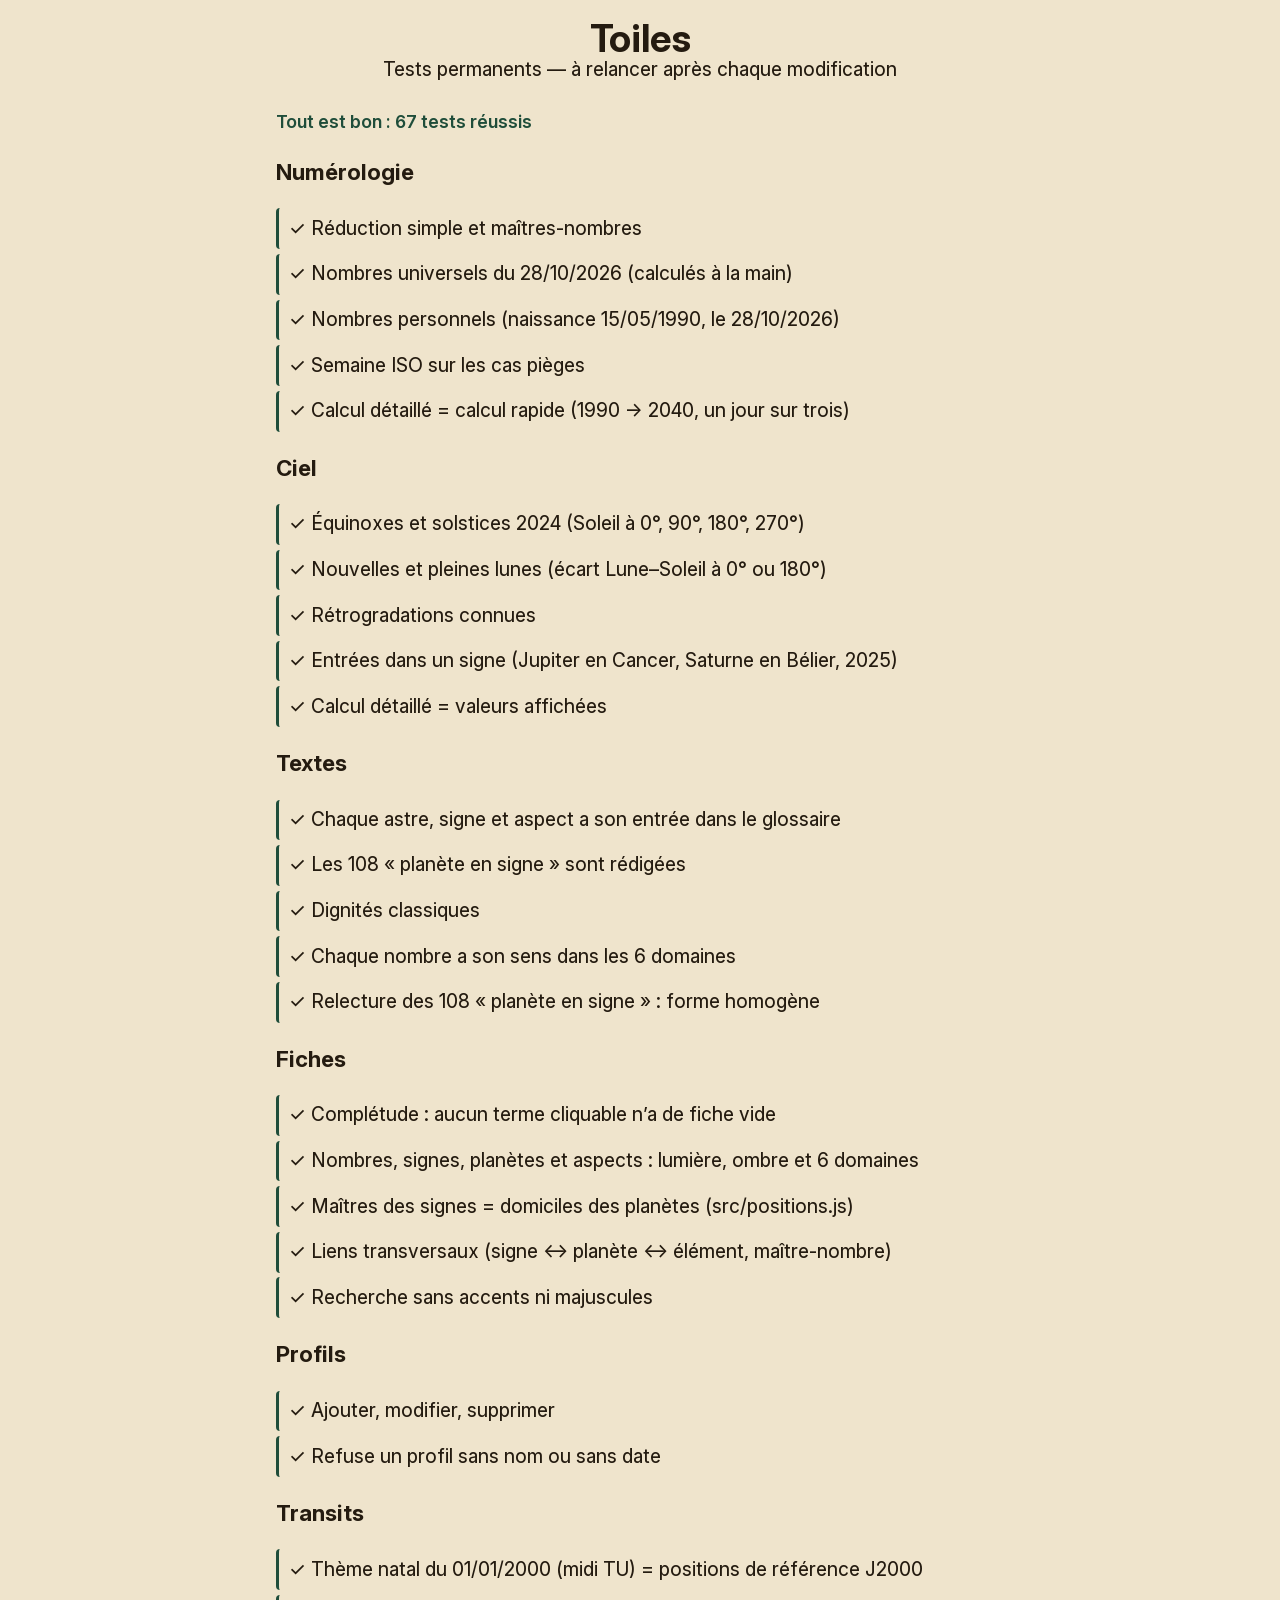
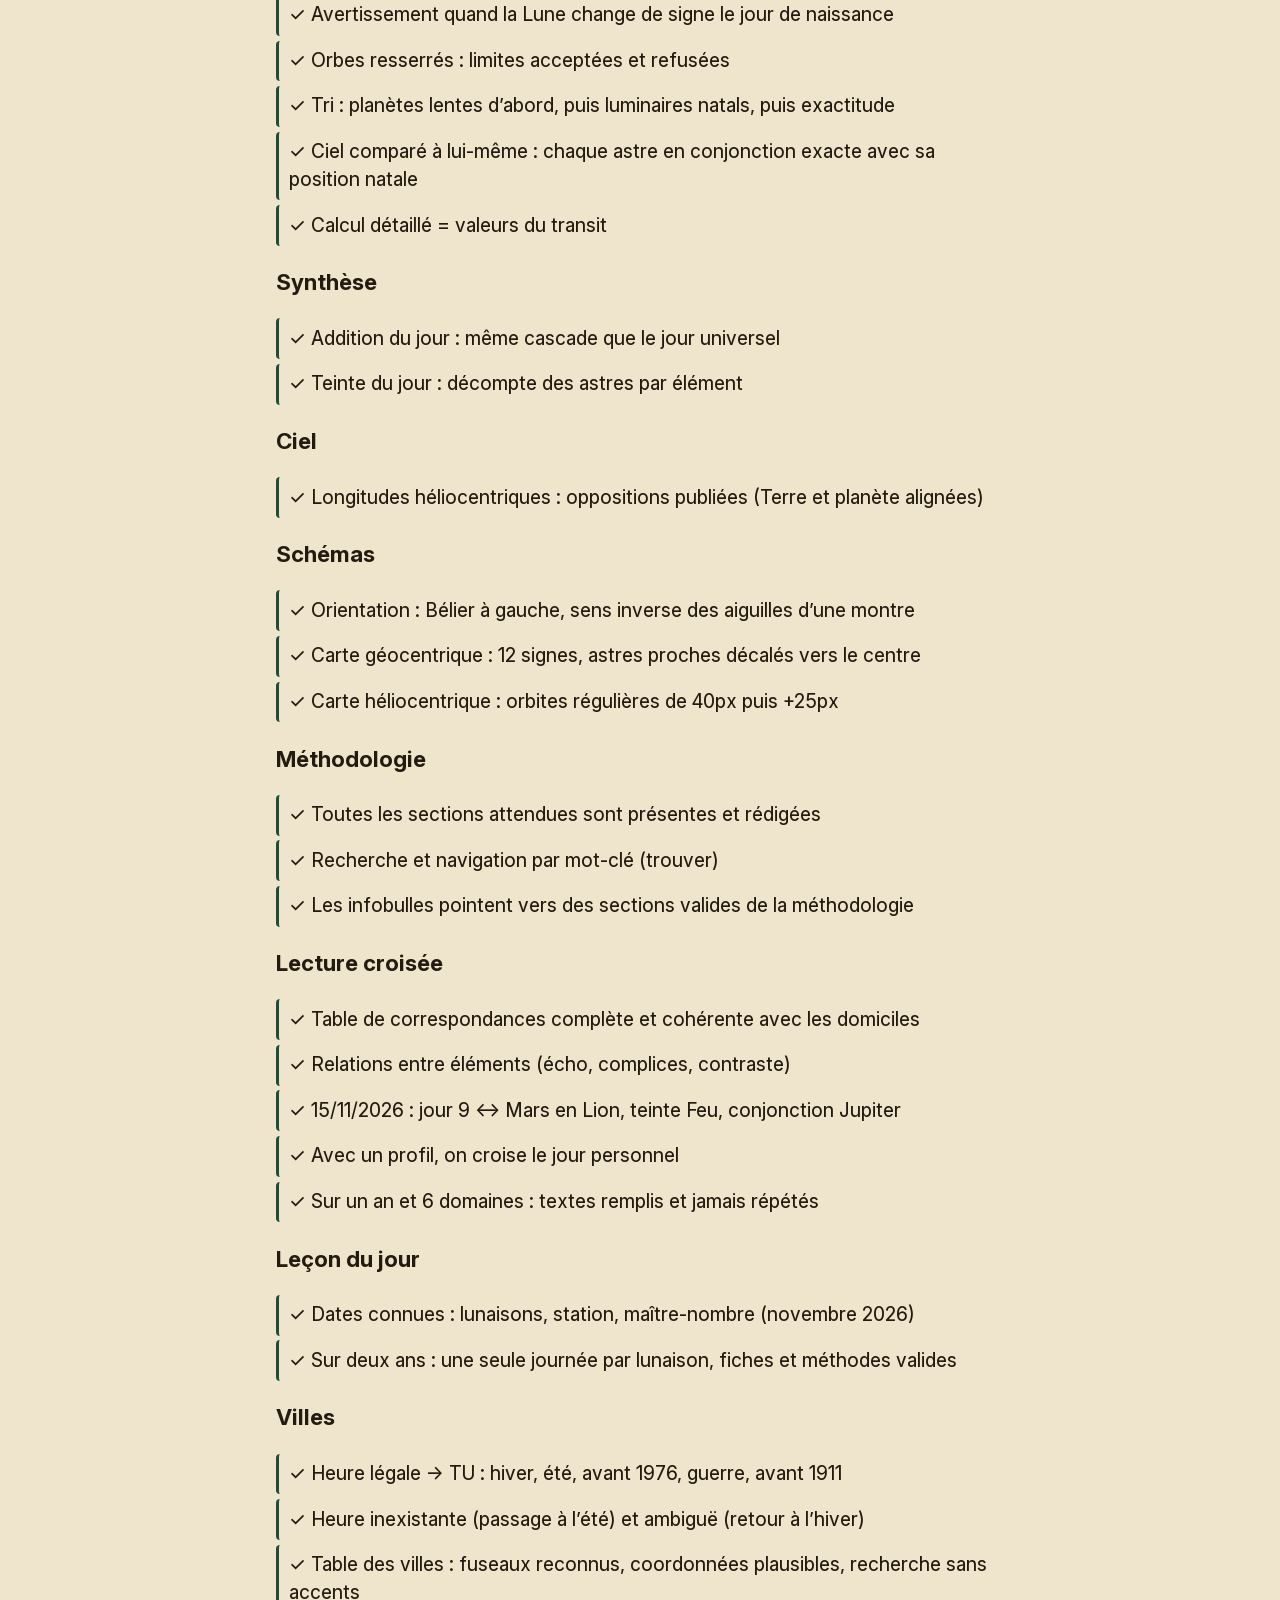
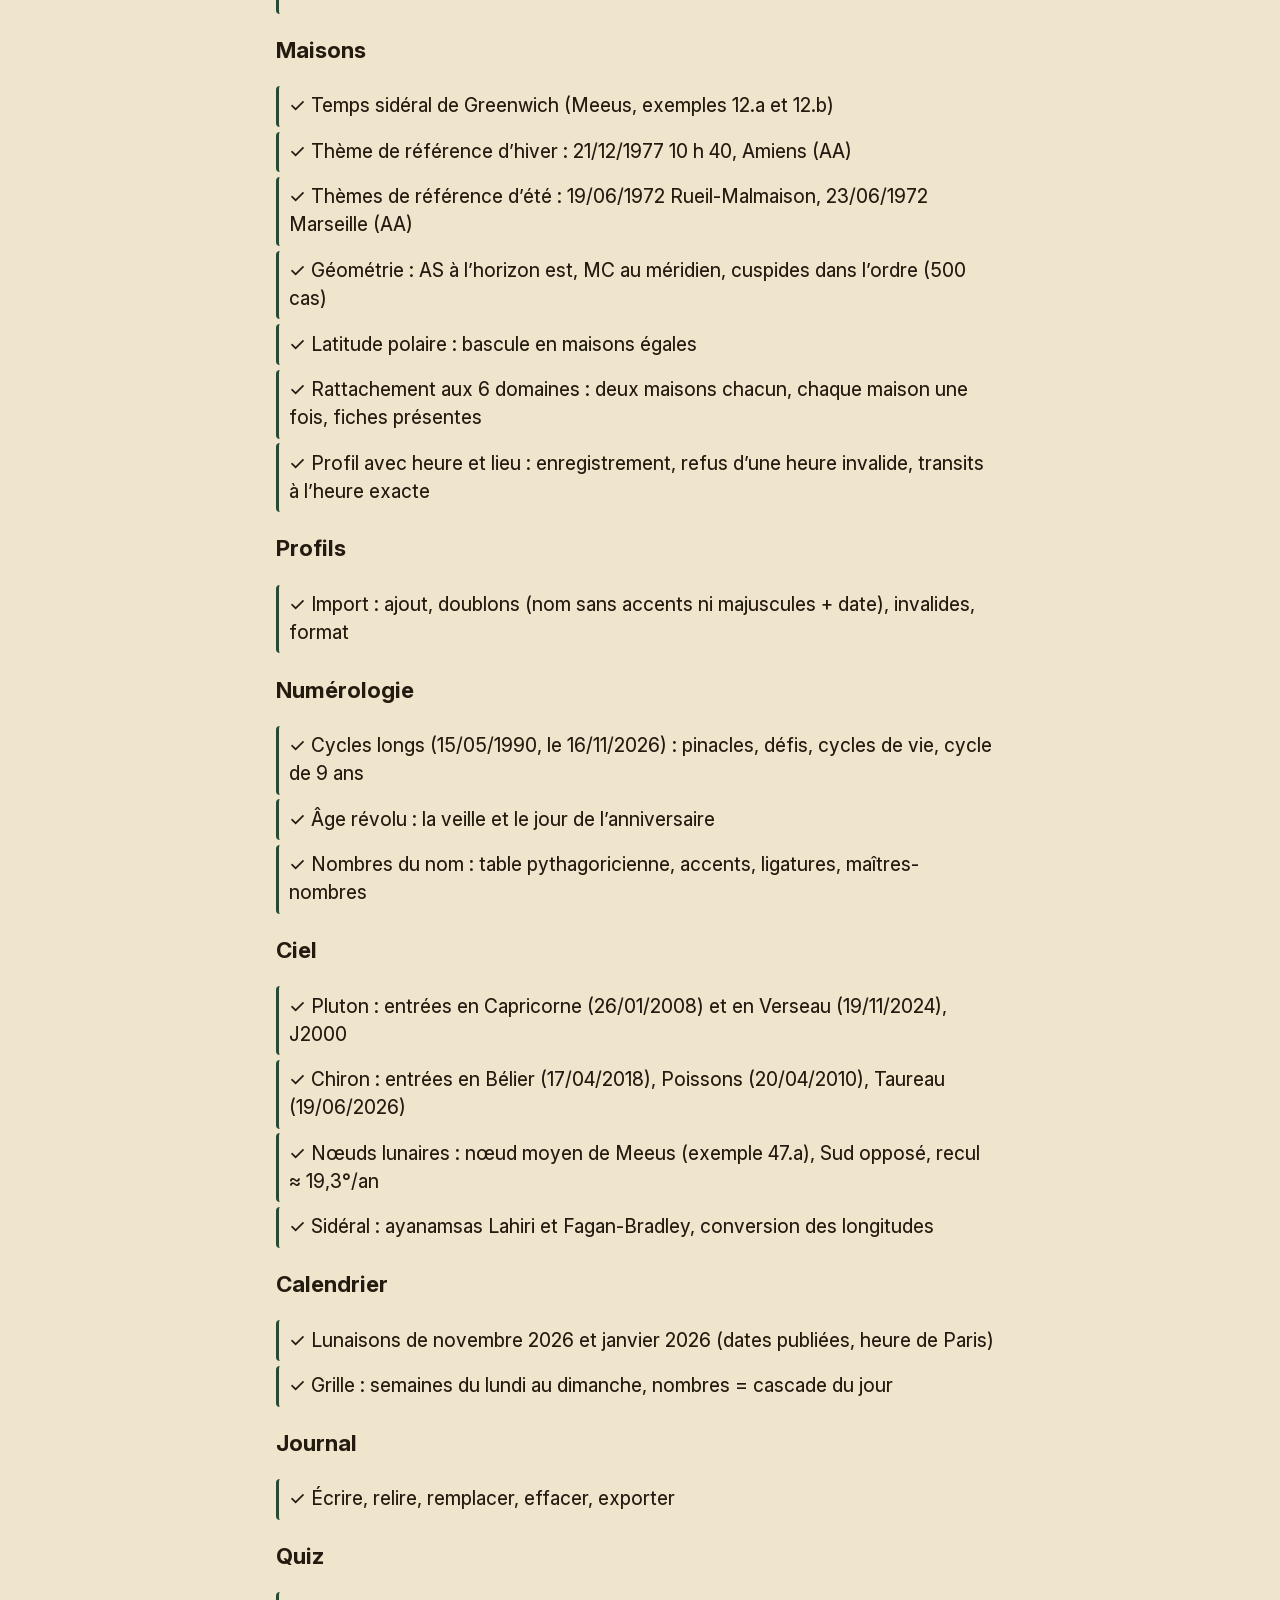
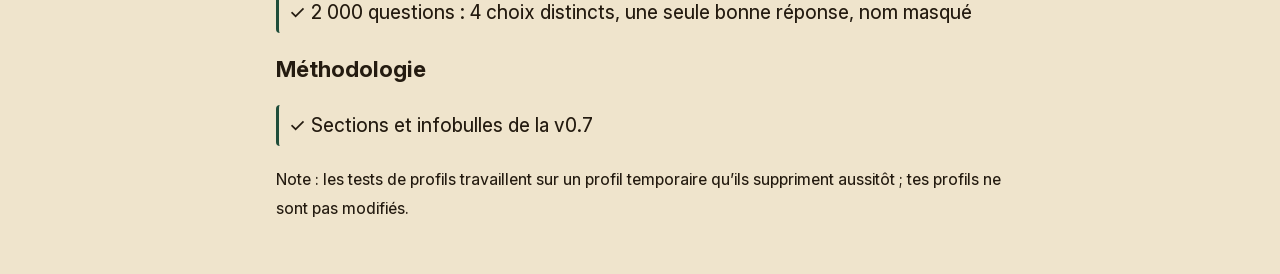
==== commit d57228f3: "Ascendant & maisons, consolidation et évolutions (v0.6, v0.7) Ascendant & maisons : - Profil enrichi" ====
--- a/tests/index.html
+++ b/tests/index.html
@@ -29,6 +29,9 @@
   <!-- Mêmes modules que index.html, puis la description des tests. -->
   <script src="../src/numerologie.js"></script>
   <script src="../src/astres.js"></script>
+  <script src="../src/complements.js"></script>
+  <script src="../src/villes.js"></script>
+  <script src="../src/maisons.js"></script>
   <script src="../src/schemas.js"></script>
   <script src="../src/transits.js"></script>
   <script src="../src/textes.js"></script>
@@ -38,6 +41,9 @@
   <script src="../src/profils.js"></script>
   <script src="../src/methodologie.js"></script>
   <script src="../src/croisee.js"></script>
+  <script src="../src/calendrier.js"></script>
+  <script src="../src/journal.js"></script>
+  <script src="../src/quiz.js"></script>
   <script src="tests.js"></script>
   <script>
     // Exécute chaque test et affiche une ligne verte (réussi) ou rouge (échec + raison).
--- a/src/toiles.css
+++ b/src/toiles.css
@@ -198,6 +198,20 @@
   font-size: .83rem; color: var(--ink);
 }
 .aide-profil { color: var(--ink-muted); font-size: .9rem; font-style: italic; margin: .5rem 0; }
+
+/* ---------- Ascendant & maisons ---------- */
+/* AS et MC côte à côte (l'un sous l'autre sur téléphone). */
+.angles-theme { display: flex; flex-wrap: wrap; gap: var(--space-2) var(--space-5); margin: 0 0 var(--space-2); font-size: 1.05rem; }
+.angles-theme .terme { color: var(--glyph); font-weight: 600; text-decoration: none; }
+.maisons-domaine { margin: var(--space-1) 0 var(--space-3); padding-left: 1.2rem; }
+.maisons-domaine li { margin: var(--space-1) 0; }
+.maisons-table th { text-align: left; font-size: 15px; font-weight: 500; color: var(--ink-muted); padding: var(--space-1); border-bottom: 1px solid var(--line); }
+/* Les deux maisons du domaine choisi : fond « track » (pas de couleur seule : elles sont aussi
+   nommées dans la liste au-dessus du tableau). */
+.maisons-table tr.maison-domaine td { background: var(--track); }
+.maisons-table td .terme { text-decoration: none; }
+.maisons-table td.num { text-align: left; }
+.maisons-table td.g { width: auto; letter-spacing: .15em; }
 .badge-transit {
   display: inline-block; font-size: .72rem; padding: .1rem .45rem; border-radius: 999px;
   margin-left: .3rem; font-weight: 500; vertical-align: middle; border: 1px solid var(--line);
@@ -419,3 +433,75 @@
 .correspondances { list-style: none; margin: 0; padding: 0; }
 .correspondances li { padding: var(--space-2) 0; border-bottom: 1px dotted var(--line); }
 .correspondances li:last-child { border-bottom: 0; }
+
+/* =====================================================================
+   v0.7 — Cycles longs, sidéral, calendrier, journal, quiz
+   Mêmes jetons que le reste : rien ne repose sur la couleur seule
+   (période en cours = mot « en cours » + fond track ; réponse juste = mot + bordure).
+   ===================================================================== */
+
+/* Petit sélecteur posé dans une carte ou un panneau (ayanamsa, thème du quiz). */
+.choix-carte { display: flex; align-items: center; gap: var(--space-2); font-size: 15px; color: var(--ink-muted); margin-bottom: var(--space-3); }
+.choix-carte select, .form-journal select, .form-journal textarea {
+  font: inherit; font-size: 1rem; padding: .35rem .5rem; border: 1px solid var(--ink-muted);
+  border-radius: var(--radius-sm); background: var(--bg); color: var(--ink); }
+
+/* Points complémentaires : plus discrets que les 9 astres sur la carte du ciel. */
+.schema-complement { fill: var(--ink-muted); font-size: 20px; }
+
+/* Cycles longs : frise des 9 années et période en cours. */
+.frise-neuf { display: grid; grid-template-columns: repeat(9, 1fr); gap: 2px; margin: var(--space-2) 0 var(--space-3); }
+.frise-neuf span { text-align: center; padding: var(--space-1) 0; border-radius: var(--radius-sm); background: var(--track);
+  color: var(--ink-muted); font-variant-numeric: tabular-nums; font-size: 15px; }
+.frise-neuf .passee { color: var(--ink); }
+.frise-neuf .actuelle { background: var(--pastille); color: var(--sur-pastille); font-weight: 600; }
+.periode-active { background: var(--track); border-radius: var(--radius-sm); padding-left: var(--space-2); padding-right: var(--space-2); }
+
+/* Calendrier : sur deux colonnes quand la grille en a la place. */
+@media (min-width: 680px) { .carte-large { grid-column: span 2; } }
+.cal-entete { display: flex; align-items: center; justify-content: space-between; gap: var(--space-2); }
+.cal-entete .heading { margin: 0; text-transform: capitalize; }
+.calendrier { width: 100%; border-collapse: collapse; table-layout: fixed; margin-top: var(--space-2); }
+.calendrier th { font-size: 13px; font-weight: 500; color: var(--ink-muted); padding: var(--space-1) 0; }
+.calendrier td { padding: 1px; vertical-align: top; }
+.cal-jour { width: 100%; min-height: 64px; display: flex; flex-direction: column; align-items: center; gap: 2px;
+  font: inherit; color: var(--ink); background: transparent; border: 1px solid var(--line); border-radius: var(--radius-sm);
+  padding: var(--space-1) 0; cursor: pointer; }
+.cal-jour:hover { background: var(--track); }
+.cal-choisi .cal-jour { border: 2px solid var(--focus); background: var(--track); }
+.cal-numero { font-size: 13px; color: var(--ink-muted); }
+.cal-note { font-style: normal; color: var(--glyph); font-size: 11px; margin-left: 2px; vertical-align: top; }
+.cal-nombre { font-size: 19px; font-weight: 500; font-variant-numeric: tabular-nums; }
+.cal-lune { display: flex; align-items: center; gap: 2px; min-height: 14px; }
+.disque.mini { width: 12px; height: 12px; box-shadow: inset 0 0 0 1px var(--ink-muted); }
+.cal-lunaison { font-size: 12px; color: var(--glyph); }
+.cal-lunaisons { list-style: none; display: flex; flex-wrap: wrap; gap: var(--space-1) var(--space-4); margin: var(--space-3) 0 0; padding: 0; font-size: 15px; }
+@media (max-width: 480px) {
+  .cal-jour { min-height: 54px; }
+  .cal-nombre { font-size: 16px; }
+  .calendrier th { font-size: 11px; }
+}
+
+/* Journal de bord */
+.form-journal label { display: flex; flex-direction: column; gap: .25rem; font-size: 15px; color: var(--ink-muted); margin-bottom: var(--space-3); }
+.form-journal textarea { resize: vertical; min-height: 5rem; }
+.form-journal .actions { display: flex; gap: var(--space-3); align-items: center; flex-wrap: wrap; }
+.liste-journal { list-style: none; margin: 0; padding: 0; }
+.liste-journal li { padding: var(--space-2) 0; border-bottom: 1px dotted var(--line); }
+.liste-journal li:last-child { border-bottom: 0; }
+.liste-journal small { color: var(--ink-muted); }
+.liste-journal p { margin: var(--space-1) 0 0; color: var(--ink-muted); white-space: pre-line; }
+
+/* Quiz */
+#quiz-question .heading { margin: var(--space-2) 0 var(--space-4); }
+.quiz-choix { display: grid; gap: var(--space-2); }
+.quiz-reponse { font: inherit; text-align: left; padding: var(--space-3) var(--space-4); border: 1px solid var(--ink-muted);
+  border-radius: var(--radius-sm); background: var(--bg); color: var(--ink); cursor: pointer; }
+.quiz-reponse:hover:not(:disabled) { background: var(--track); }
+.quiz-reponse:disabled { cursor: default; }
+.quiz-reponse.juste { border: 2px solid var(--harmonie); font-weight: 600; }
+.quiz-reponse.juste::after { content: " ✓ bonne réponse"; color: var(--harmonie); font-weight: 500; }
+.quiz-reponse.fausse { border: 2px solid var(--tension); }
+.quiz-reponse.fausse::after { content: " ✗ ta réponse"; color: var(--tension); font-weight: 500; }
+#quiz-retour p { margin: var(--space-3) 0 0; }
+#quiz-retour .liens-fiche { display: flex; gap: var(--space-3); align-items: center; flex-wrap: wrap; }
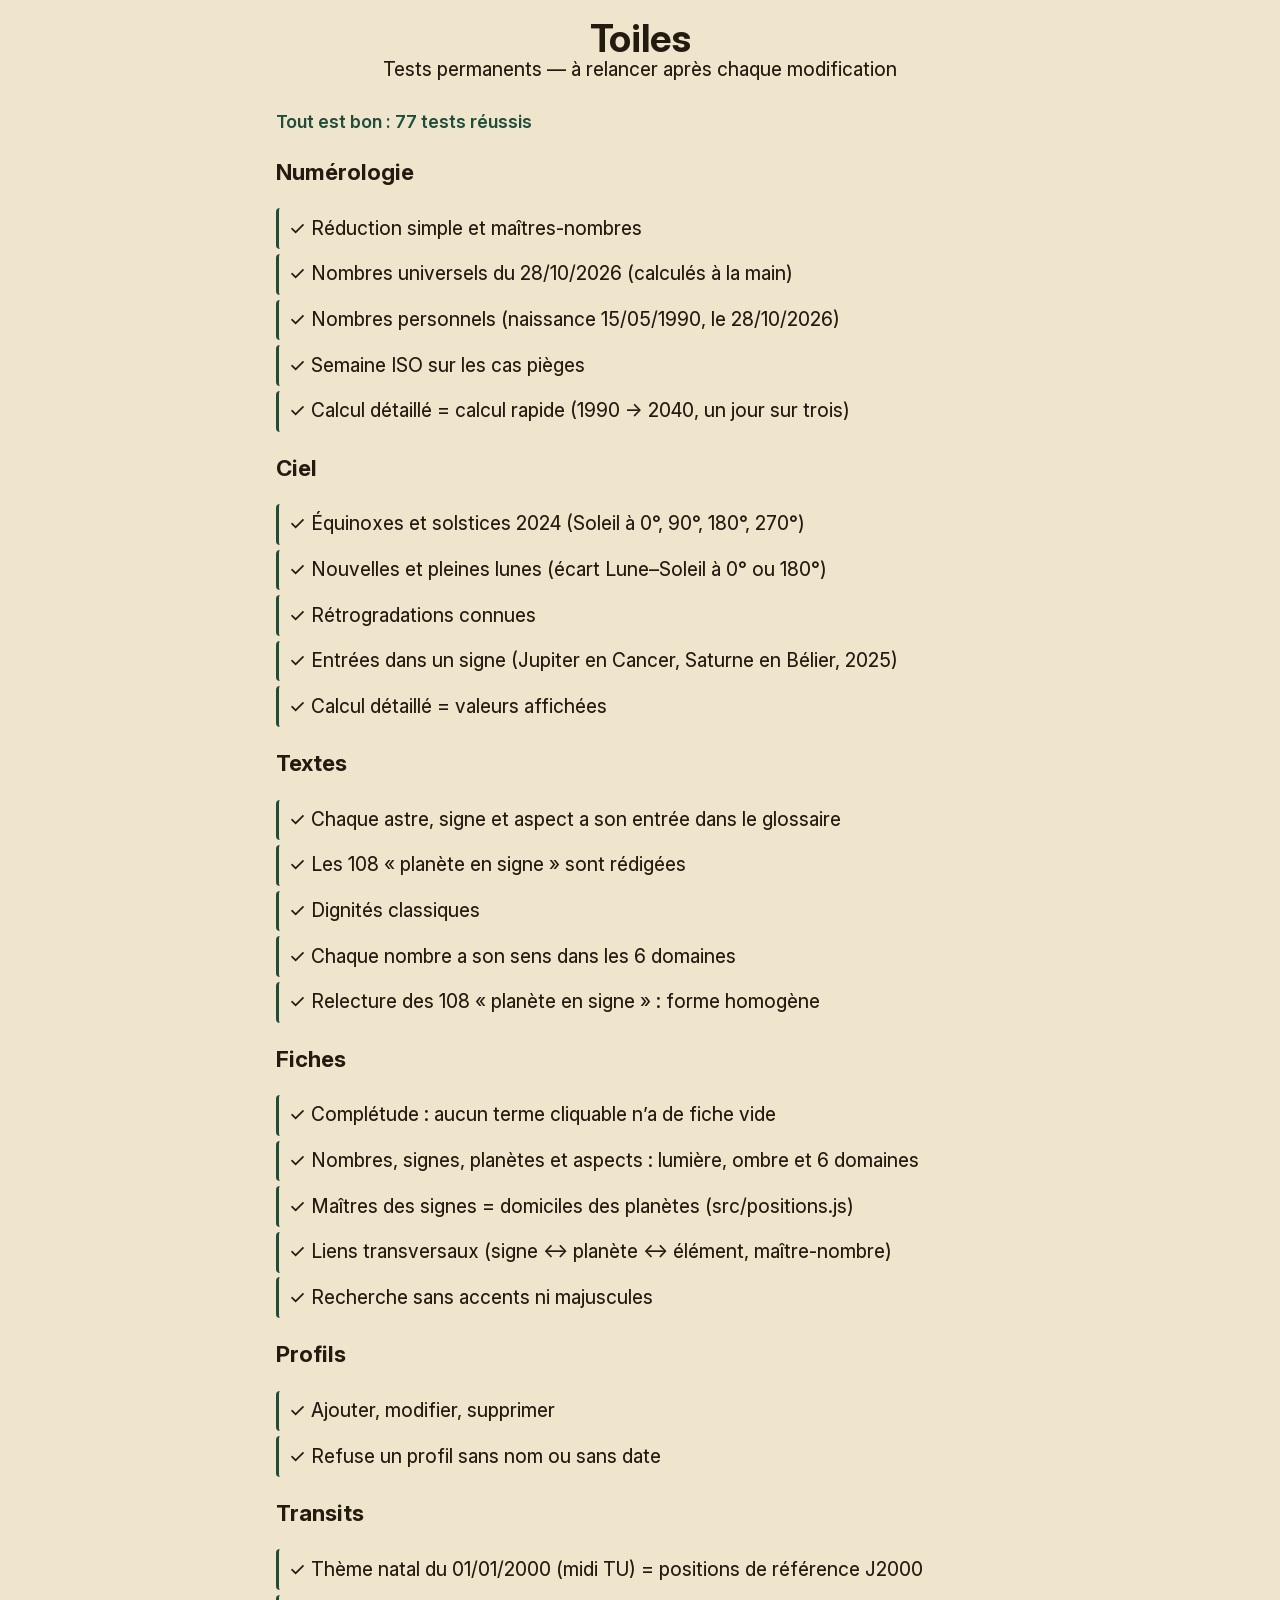
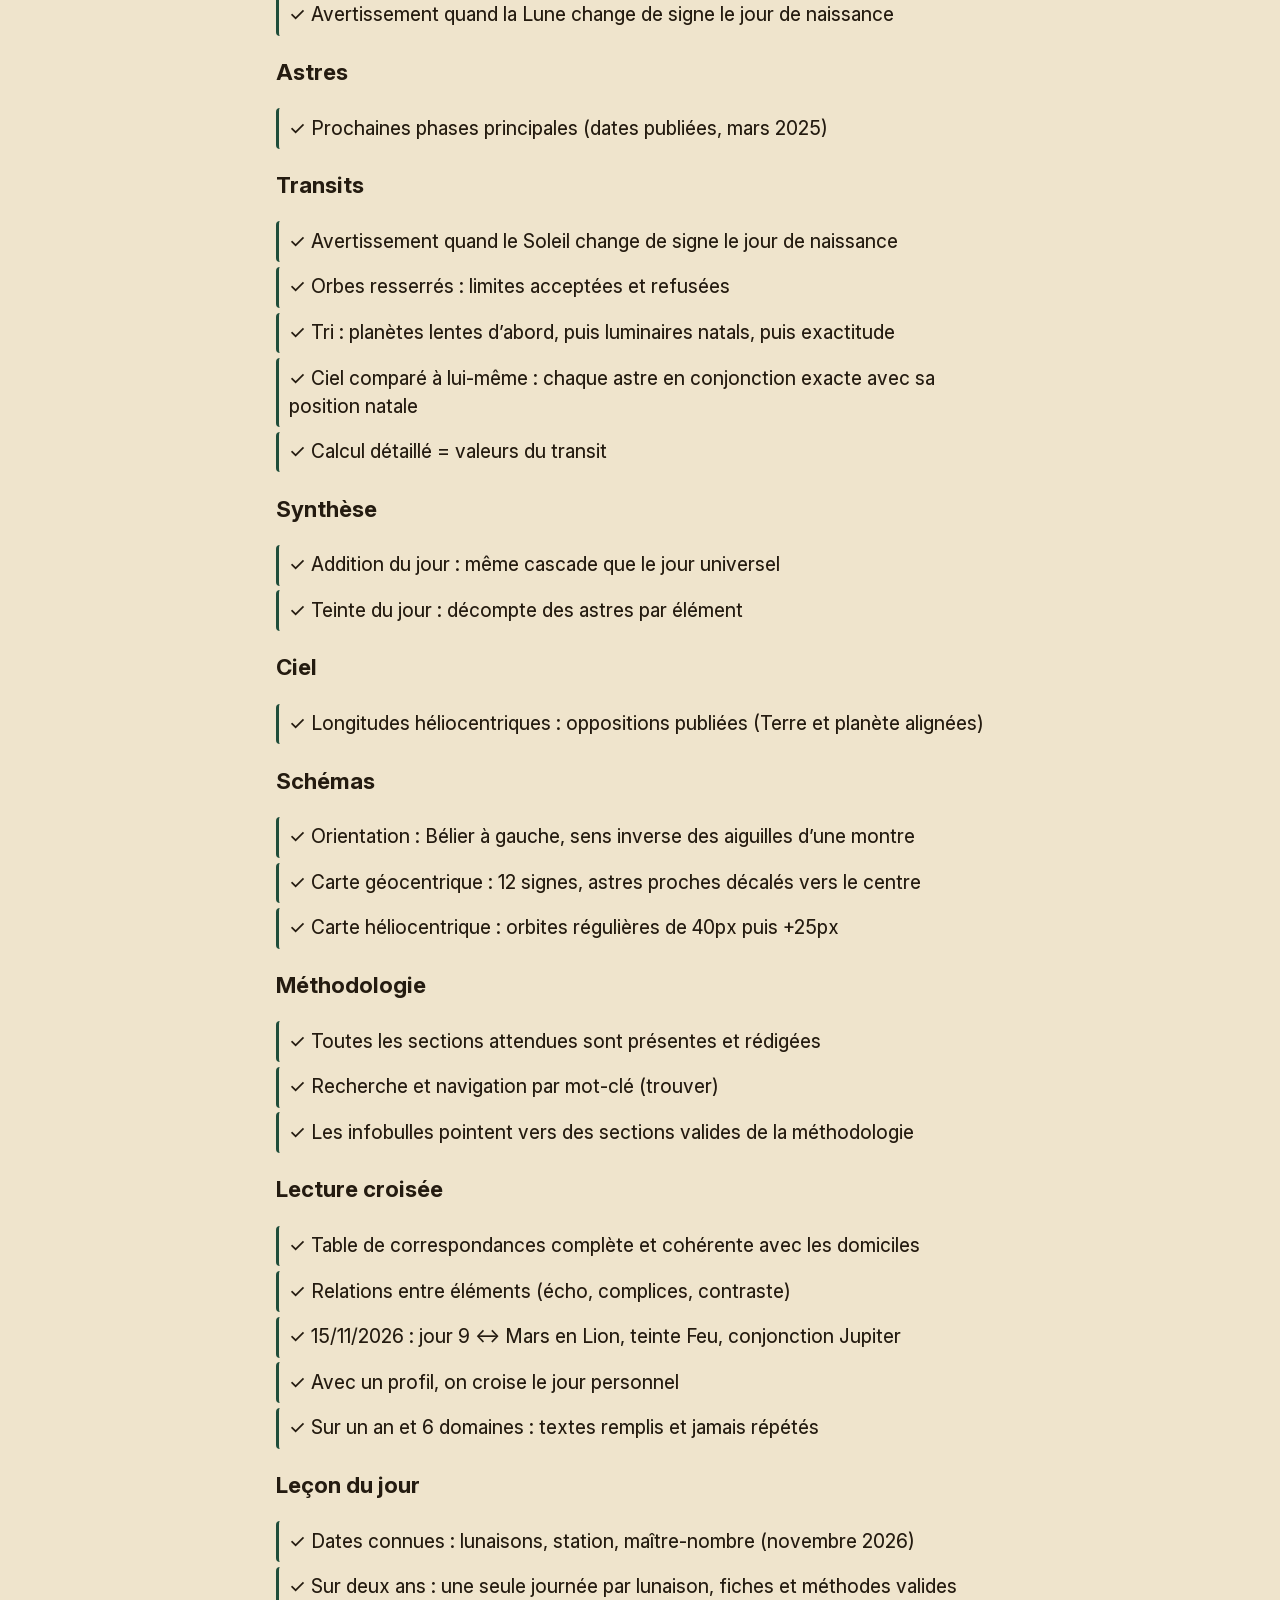
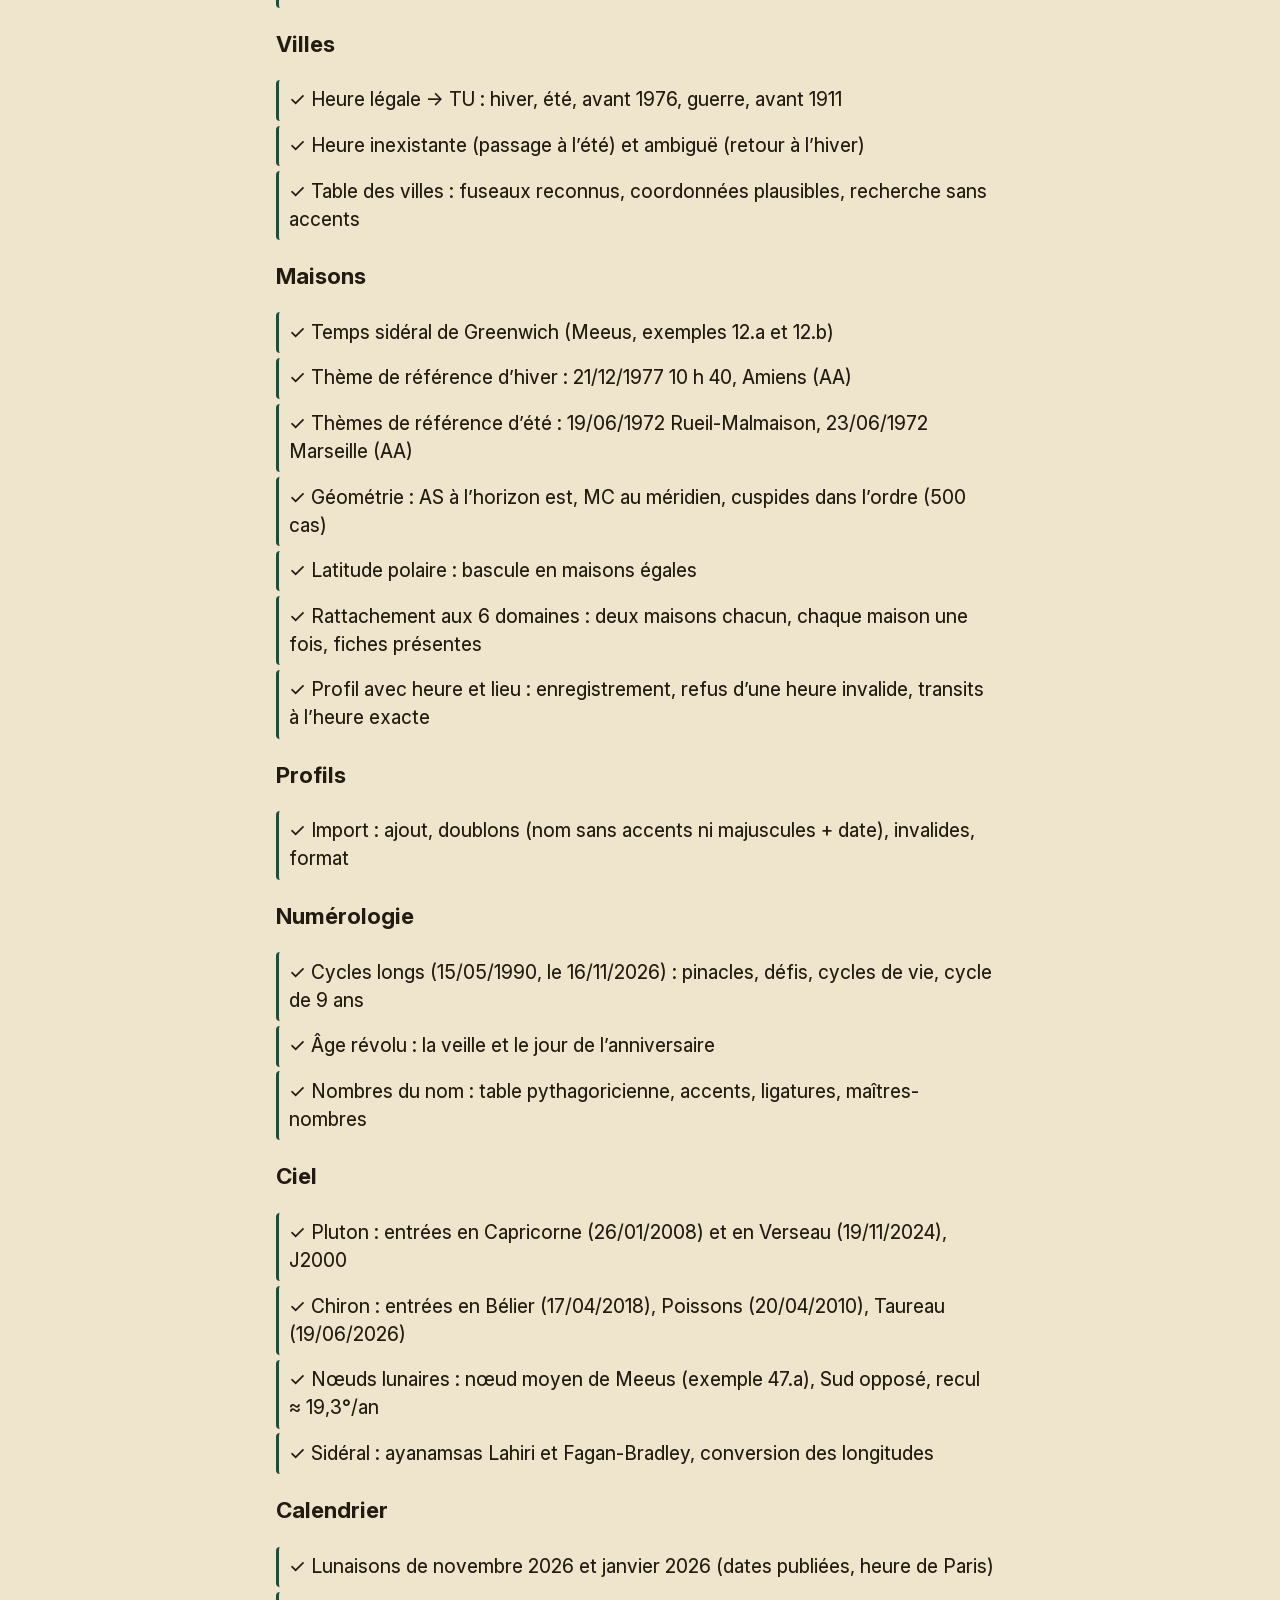
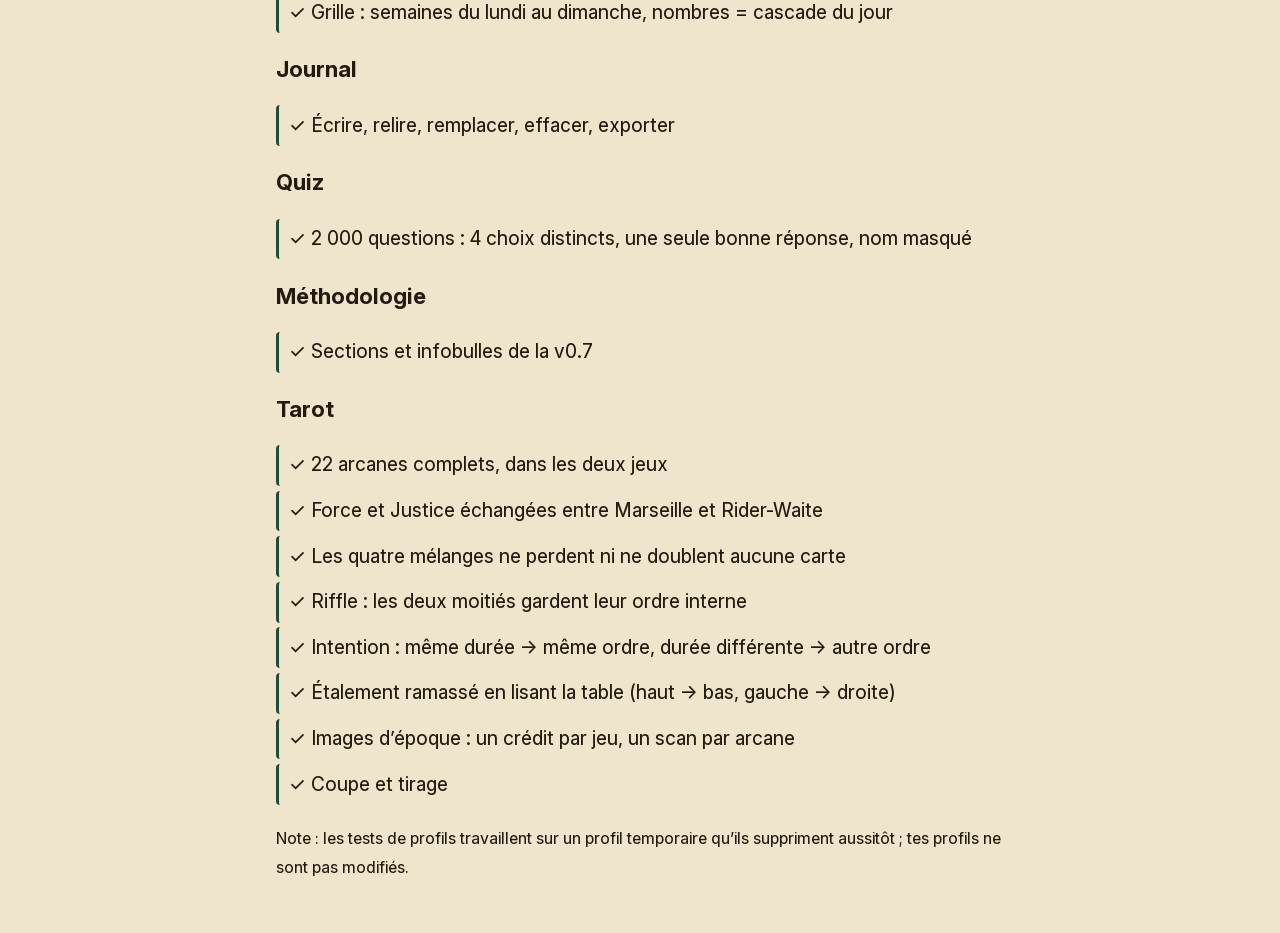
==== commit a3ba795a: "Tirage tarot, véracité et ciel du moment (v0.8, v0.9) Tirage tarot / oracle : - 22 arcanes majeurs, " ====
--- a/tests/index.html
+++ b/tests/index.html
@@ -44,6 +44,8 @@
   <script src="../src/calendrier.js"></script>
   <script src="../src/journal.js"></script>
   <script src="../src/quiz.js"></script>
+  <script src="../src/textes-tarot.js"></script>
+  <script src="../src/tarot.js"></script>
   <script src="tests.js"></script>
   <script>
     // Exécute chaque test et affiche une ligne verte (réussi) ou rouge (échec + raison).
--- a/src/toiles.css
+++ b/src/toiles.css
@@ -149,6 +149,17 @@
   font: inherit; font-size: 1rem; padding: .45rem .6rem; border: 1px solid var(--ink-muted);
   border-radius: var(--radius-sm); background: var(--surface); color: var(--ink);
 }
+/* Alignement : les champs Date / Profil / Domaine (et Naissance) partagent la même
+   ligne de base (bas des champs), la même hauteur et la même largeur, quel que soit
+   le navigateur (le champ date est naturellement plus haut qu'un menu déroulant). */
+.controles { align-items: flex-end; }
+.controles > label > input, .controles > label > select, .profil-choix select {
+  box-sizing: border-box; height: 2.75rem; width: 9.5rem; line-height: normal;
+}
+.profil-choix .lien { height: 2.75rem; padding-block: 0; }
+/* Le filtre « Afficher » passe sur sa propre ligne, centrée sous les champs. */
+.controles .filtre { flex-basis: 100%; justify-content: center; }
+.controles .filtre legend { margin-inline: auto; }
 
 .grille { display: grid; grid-template-columns: repeat(auto-fit, minmax(min(100%, 300px), 1fr)); gap: var(--space-5); padding: 0 var(--space-4) var(--space-7); max-width: 1200px; margin: 0 auto; }
 .carte { background: var(--surface); border: 1px solid var(--line); border-radius: var(--radius-md); padding: var(--space-5); }
@@ -505,3 +516,94 @@
 .quiz-reponse.fausse::after { content: " ✗ ta réponse"; color: var(--tension); font-weight: 500; }
 #quiz-retour p { margin: var(--space-3) 0 0; }
 #quiz-retour .liens-fiche { display: flex; gap: var(--space-3); align-items: center; flex-wrap: wrap; }
+
+/* =====================================================================
+   v0.8 — Tarot : mélanges, coupe, tirage
+   ===================================================================== */
+.tarot-reglages { display: flex; flex-wrap: wrap; gap: var(--space-3); align-items: flex-end; margin-top: var(--space-3); }
+.tarot-case { display: flex; gap: var(--space-2); align-items: center; font-size: 15px; color: var(--ink-muted); }
+.tarot-aide summary { cursor: pointer; color: var(--glyph); font-size: 15px; }
+.tarot-aide p { font-size: 15px; line-height: 22px; }
+.tarot-etape p { margin: var(--space-2) 0; }
+.tarot-ligne { display: flex; flex-wrap: wrap; gap: var(--space-3); align-items: center; margin: var(--space-3) 0; }
+#tarot-vers-coupe { margin-top: var(--space-2); }
+.tarot-etape [hidden] { display: none; }
+
+/* Hauteur fixe du panneau tarot : il ne change pas de taille d'une étape à l'autre ;
+   si le contenu dépasse (grand tirage), c'est l'intérieur qui défile. */
+#panneau-tarot { height: min(880px, calc(100dvh - 40px)); }
+
+/* Modes de mélange superposés (même case de grille) : le bloc prend la hauteur du
+   plus grand. Les modes inactifs restent dans la mise en page mais invisibles. */
+.tarot-modes { display: grid; }
+/* Textes qui changent après chaque geste : place réservée (2 lignes) pour qu'ils
+   ne poussent pas les boutons en passant d'une à deux lignes. */
+#tarot-historique { min-height: 44px; }
+#tarot-compteur, #tarot-duree { min-width: 12em; }
+.tarot-modes > .tarot-mode { grid-area: 1 / 1; }
+.tarot-modes > .tarot-mode[hidden] { display: block; visibility: hidden; }
+
+/* Éventail épuisé : grisé, plus cliquable, mais toujours là. */
+.tarot-eventail.epuise .tarot-dos.tarot-dos { opacity: .3; cursor: default; transform: none; }
+
+/* Emplacement encore vide dans le résultat. */
+.tarot-vide { border-style: dashed; color: var(--line); font-size: 28px; justify-content: center; }
+
+/* Dos de carte : rectangle aux proportions d'une carte (≈ 3 : 5), motif discret. */
+.tarot-dos { display: inline-block; width: 36px; height: 60px; border-radius: 4px; border: 1px solid var(--line);
+  background: repeating-linear-gradient(45deg, var(--track) 0 4px, var(--surface) 4px 8px); }
+
+/* Pile « à la main » : cinq dos empilés et légèrement décalés. */
+.tarot-pile { position: relative; width: 52px; height: 66px; }
+.tarot-pile .tarot-dos { position: absolute; }
+.tarot-pile .tarot-dos:nth-child(2) { left: 3px; top: 1px; }
+.tarot-pile .tarot-dos:nth-child(3) { left: 6px; top: 2px; }
+.tarot-pile .tarot-dos:nth-child(4) { left: 9px; top: 3px; }
+.tarot-pile .tarot-dos:nth-child(5) { left: 12px; top: 4px; }
+.tarot-pile.secoue .tarot-dos:nth-child(odd) { animation: tarot-gauche .35s ease; }
+.tarot-pile.secoue .tarot-dos:nth-child(even) { animation: tarot-droite .35s ease; }
+@keyframes tarot-gauche { 50% { transform: translateX(-14px) rotate(-6deg); } }
+@keyframes tarot-droite { 50% { transform: translateX(14px) rotate(6deg); } }
+
+/* Table d'étalement : cartes en position absolue (en %). touch-action: none
+   empêche le téléphone de faire défiler la page pendant qu'on glisse une carte. */
+.tarot-table { position: relative; height: 260px; border: 1px dashed var(--line); border-radius: var(--radius-sm);
+  background: var(--bg); touch-action: none; overflow: hidden; }
+.tarot-libre { position: absolute; cursor: grab; touch-action: none; }
+/* Carte retournée sur la table : même taille que le dos, face visible. */
+.tarot-face { display: flex; align-items: center; justify-content: center; width: 36px; height: 60px; box-sizing: border-box;
+  border: 1px solid var(--glyph); border-radius: 4px; background: var(--bg); color: var(--glyph); font-size: 13px; overflow: hidden; user-select: none; }
+.tarot-face img { width: 100%; height: 100%; object-fit: cover; pointer-events: none; }
+.tarot-libre:active { cursor: grabbing; }
+
+/* Intention : un gros bouton qui s'allume pendant l'appui. */
+.tarot-appui { font: inherit; padding: var(--space-4) var(--space-5); border-radius: var(--radius-pill); border: 2px solid var(--glyph);
+  background: var(--surface); color: var(--glyph); cursor: pointer; user-select: none; -webkit-user-select: none; touch-action: none; }
+.tarot-appui.appuye { background: var(--pastille); color: var(--sur-pastille); }
+
+/* Coupe : la tranche du paquet, une fente cliquable entre chaque carte. */
+.tarot-tranche { display: flex; height: 60px; border: 1px solid var(--line); border-radius: 4px; overflow: hidden;
+  background: repeating-linear-gradient(90deg, var(--track) 0 2px, var(--surface) 2px 4px); margin: var(--space-3) 0; }
+.tarot-fente { flex: 1; border: 0; background: none; cursor: pointer; padding: 0; }
+.tarot-fente:hover, .tarot-fente:focus-visible { background: var(--pastille); }
+
+/* Éventail : les cartes se chevauchent, celle survolée se soulève. */
+.tarot-eventail { display: flex; flex-wrap: wrap; padding: var(--space-4) 0 var(--space-3) 20px; }
+.tarot-eventail .tarot-dos { margin-left: -20px; cursor: pointer; padding: 0; transition: transform .15s; }
+.tarot-eventail .tarot-dos:hover, .tarot-eventail .tarot-dos:focus-visible { transform: translateY(-10px); }
+
+/* Résultat : une colonne par position. */
+.tarot-resultat { display: grid; grid-template-columns: repeat(auto-fill, minmax(140px, 1fr)); gap: var(--space-4); margin: var(--space-3) 0; }
+.tarot-position p { margin: var(--space-2) 0; font-size: 15px; line-height: 22px; }
+.tarot-carte { display: flex; flex-direction: column; align-items: center; justify-content: space-between; text-align: center;
+  aspect-ratio: 3 / 5; max-width: 140px; box-sizing: border-box; padding: var(--space-3) var(--space-2);
+  border: 1px solid var(--glyph); border-radius: var(--radius-sm); background: var(--bg); }
+.tarot-carte strong { font-weight: 500; font-size: 17px; line-height: 22px; }
+.tarot-num { color: var(--glyph); font-size: 15px; letter-spacing: .08em; }
+.tarot-mot { font-size: 15px; color: var(--ink-muted); font-style: italic; }
+/* Option « Images d'époque » : le scan, retourné si la carte sort renversée. */
+.tarot-scan { margin: 0; max-width: 140px; text-align: center; font-size: 15px; line-height: 20px; }
+.tarot-scan img { display: block; width: 100%; aspect-ratio: 3 / 5; object-fit: contain; border-radius: var(--radius-sm); }
+.tarot-scan.renversee img { transform: rotate(180deg); }
+.tarot-scan figcaption { margin-top: var(--space-2); display: flex; flex-direction: column; }
+.tarot-carte.renversee .tarot-num::after { content: " ↓ renversée"; letter-spacing: 0; }
